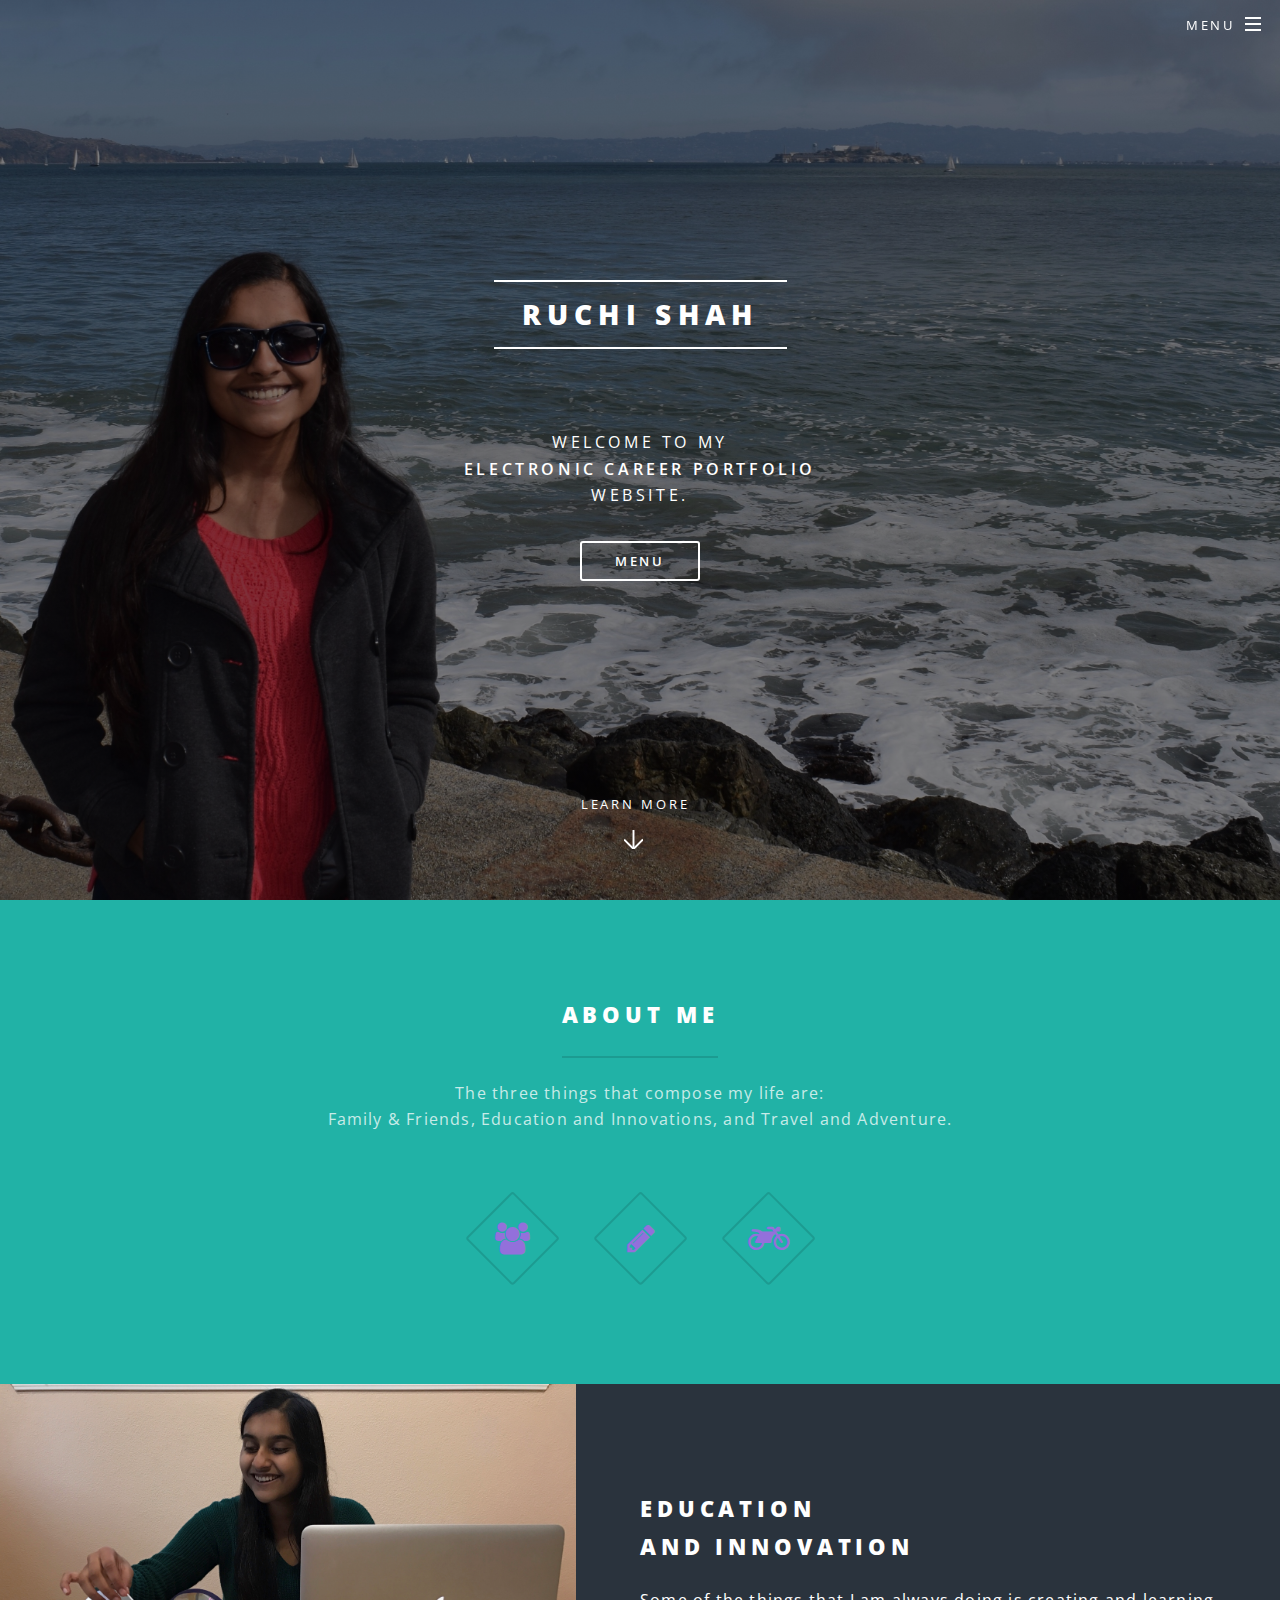
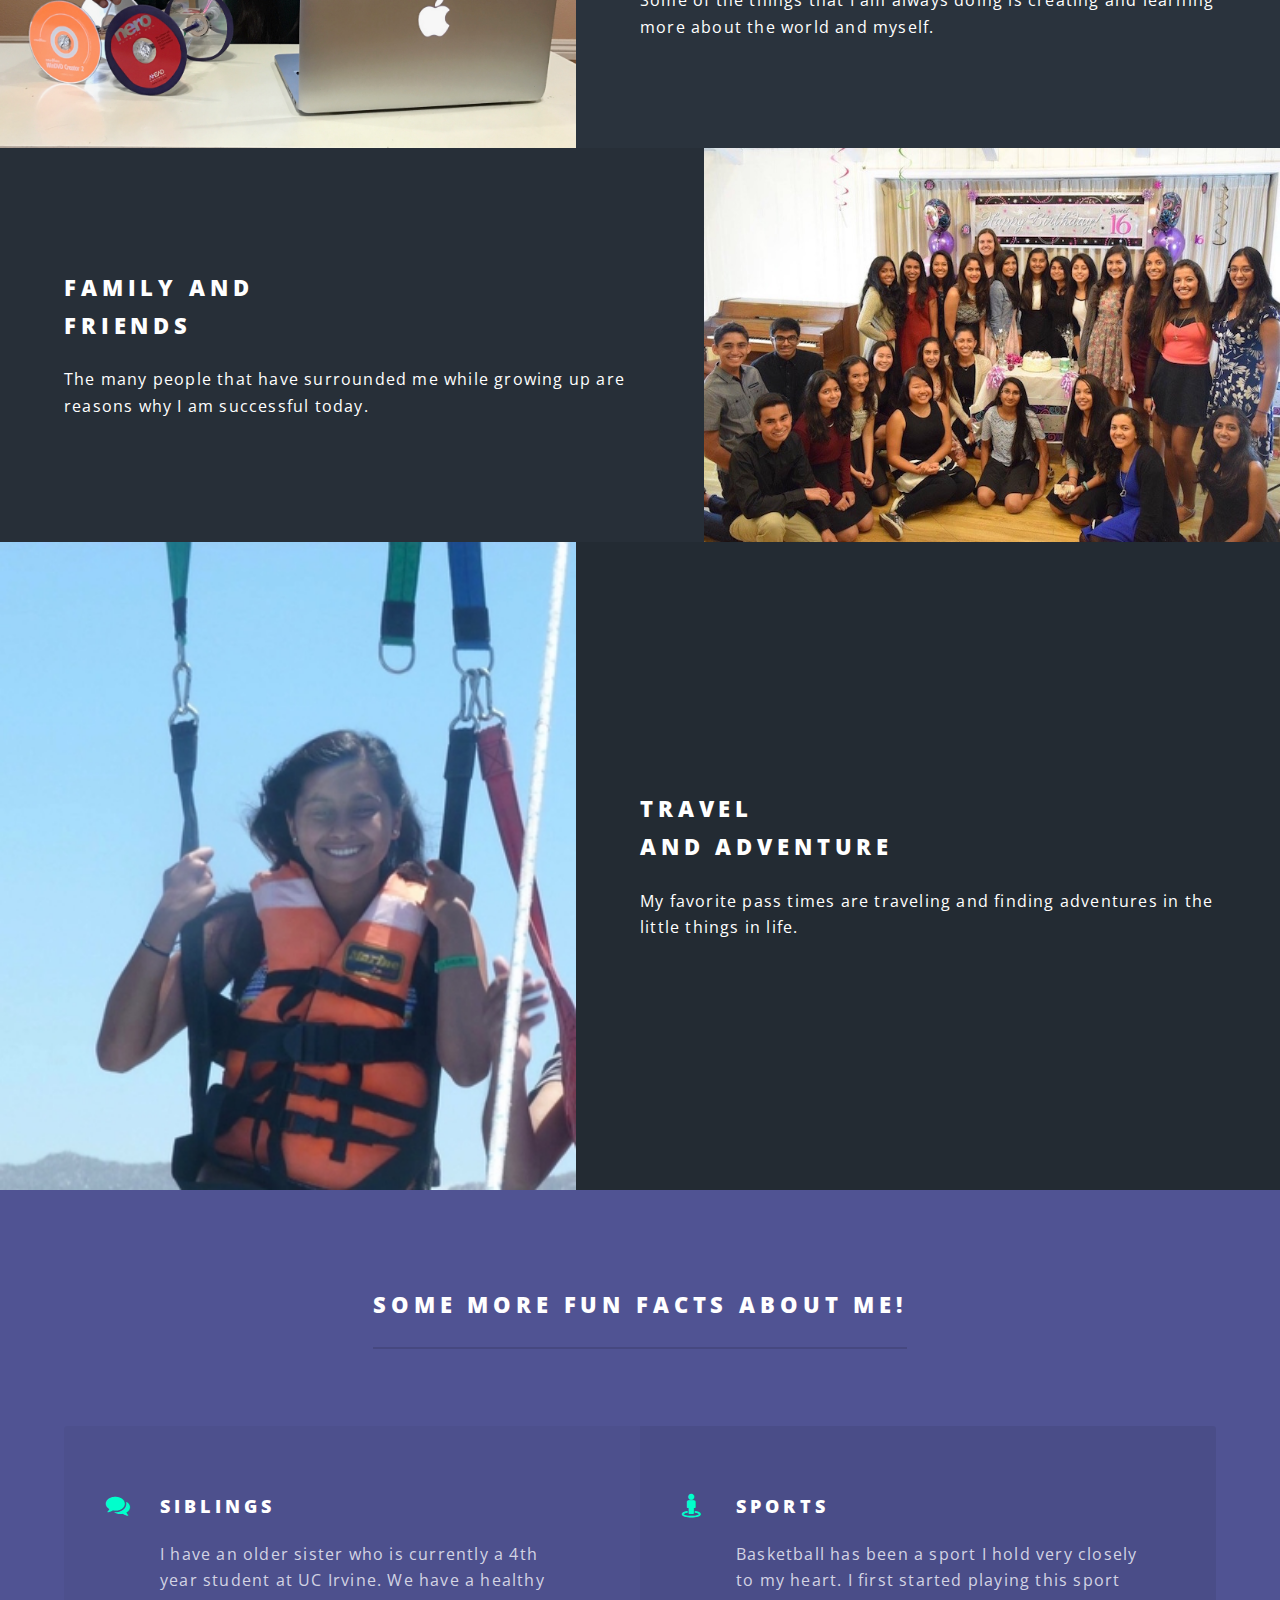
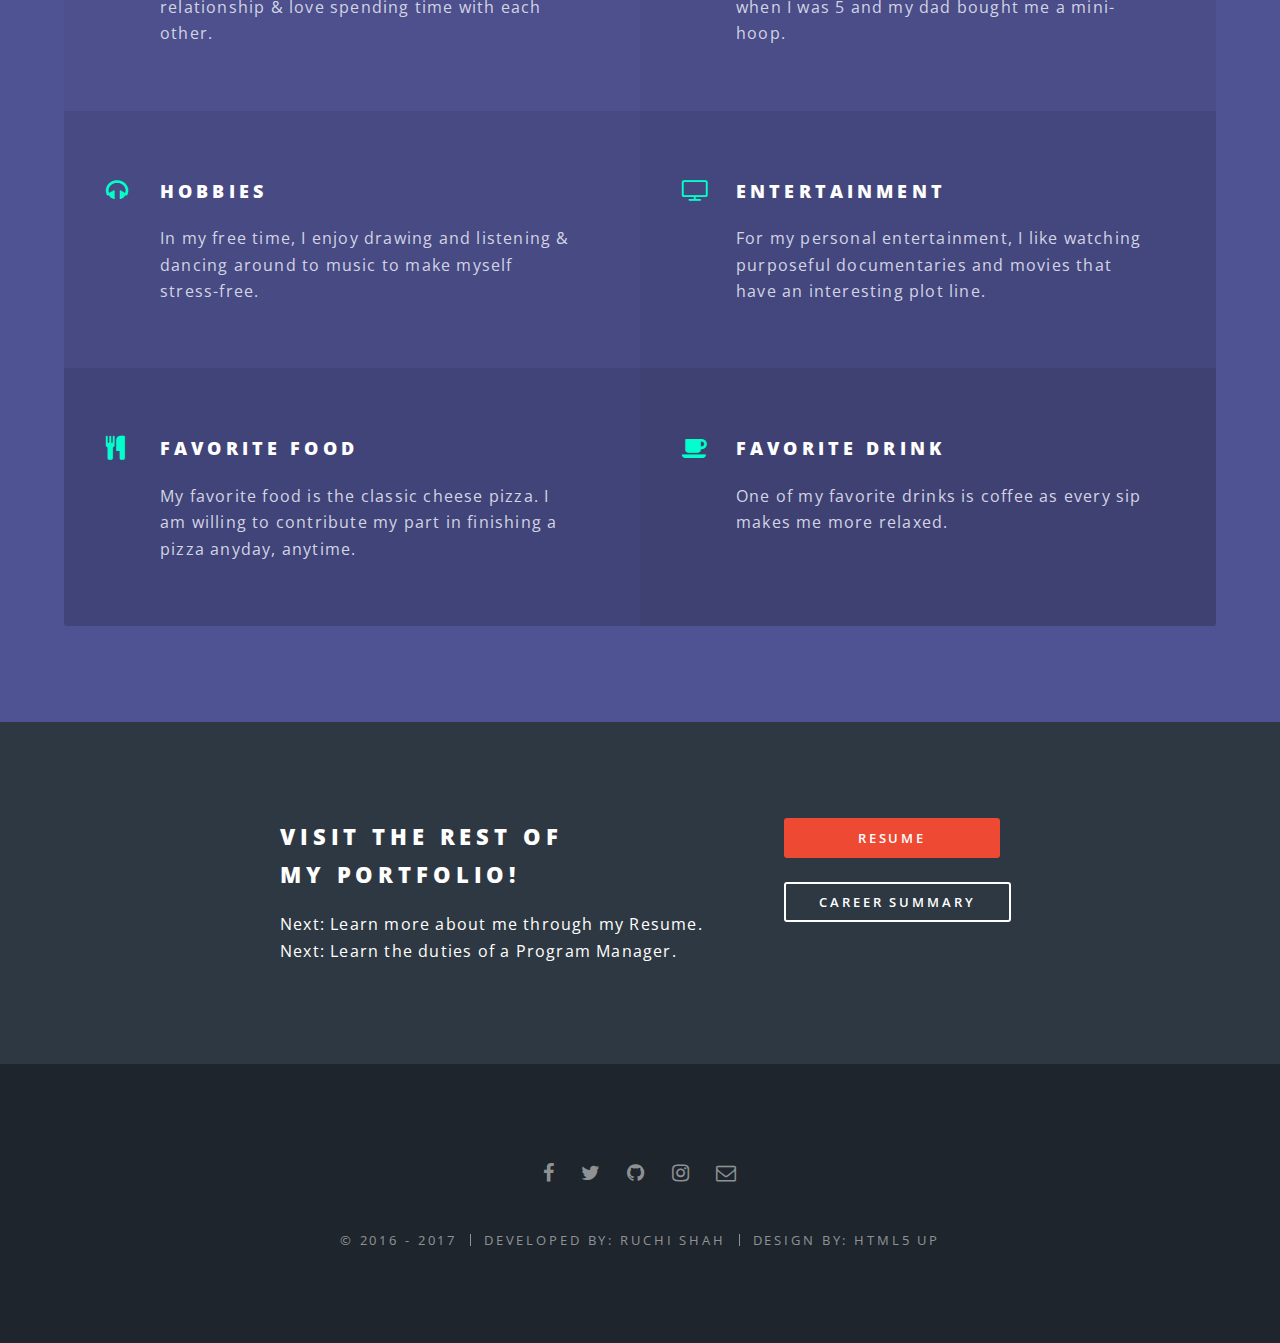
==== index.html @ 28536961 "added the logo" ====
<!DOCTYPE HTML>
<!--
	Spectral by HTML5 UP
	html5up.net | @ajlkn
	Free for personal and commercial use under the CCA 3.0 license (html5up.net/license)
-->
<html>
	<head>
		<title>Ruchi Shah</title>
		<link rel="shortcut icon" type="image/x-icon" href="images/logo.jpg" />
		<meta charset="utf-8" />
		<meta name="viewport" content="width=device-width, initial-scale=1" />
		<!--[if lte IE 8]><script src="assets/js/ie/html5shiv.js"></script><![endif]-->
		<link rel="stylesheet" href="assets/css/main.css" />
		<!--[if lte IE 8]><link rel="stylesheet" href="assets/css/ie8.css" /><![endif]-->
		<!--[if lte IE 9]><link rel="stylesheet" href="assets/css/ie9.css" /><![endif]-->
	</head>
	<body class="landing">

		<!-- Page Wrapper -->
			<div id="page-wrapper">

				<!-- Header -->
					<header id="header" class="alt">
						<h1><a href="index.html">Ruchi Shah</a></h1>
						<nav id="nav">
							<ul>
								<li class="special">
									<a href="#menu" class="menuToggle"><span>Menu</span></a>
									<div id="menu">
										<ul>
											<li><a href="index.html">Home</a></li>
											<li><a href="resume.html">Resume</a></li>
											<li><a href="careersummary.html">Career Summary</a></li>
											<li><a href="careereducation.html">Career-Related Education</a></li>
											<li><a href="educationalenhancement.html">Educational Enhancement</a></li>
											<li><a href="specialskills.html">Special Skills</a></li>
											<li><a href="sources.html">Sources</a></li>
											<li><a href="contact.html">Contact</a></li>


										</ul>
									</div>
								</li>
							</ul>
						</nav>
					</header>

				<!-- Banner -->
					<section id="banner">
						<div class="inner">
							<h2>Ruchi Shah</h2>
							<p> <br></br>Welcome to my<br>
							<b>Electronic Career Portfolio</b></br>
							website.</p>
						
							<ul class="actions">
								<li><a href="#menu" class="button">Menu</a></li>
							</ul>
						

						</div>
						<a href="#one" class="more scrolly">Learn More</a>
					</section>

				<!-- One -->
					<section id="one" class="wrapper style1 special">
						<div class="inner">
							<header class="major">
								<h2>About Me</h2>
								<p>The three things that compose my life are:<br />
								Family & Friends, Education and Innovations, and Travel and Adventure.</p>
							</header>
							<ul class="icons major">
								<li><span class="icon fa-users major style1"><span class="label">Lorem</span></span></li>
								<li><span class="icon fa-pencil major style2"><span class="label">Ipsum</span></span></li>
								<li><span class="icon fa-motorcycle major style3"><span class="label">Dolor</span></span></li>
							</ul>
						</div>
					</section>

				<!-- Two -->
					<section id="two" class="wrapper alt style2">

<!-- RESUME 
					<center><iframe src="https://resume.creddle.io/embed/c6euuqr9mpc"
  width="850" height="1100" seamless></iframe> </center>
  -->

					

						<section class="spotlight">
							<div class="image"><img src="images/education.jpeg" alt="" /></div><div class="content">

							<h2>Education<br />
								and Innovation</h2>
								<p>Some of the things that I am always doing is creating and learning more about the world and myself.</p>
						
							</div>
						</section>
						<section class="spotlight">
							<div class="image"><img src="images/famfriends.jpg" alt="" /></div><div class="content">
								<h2> <font color="white">Family and<br />
								Friends</font></h2>
								<p>The many people that have surrounded me while growing up are reasons why I am successful today.</p>
							</div>
						</section>
						<section class="spotlight">
							<div class="image"><img src="images/adventure.jpg" alt="" /></div><div class="content">
								<h2>Travel<br />
								and Adventure</h2>
								<p>My favorite pass times are traveling and finding adventures in the little things in life.</p>
							</div>
						</section>
						
					</section>
					

				<!-- Three -->
					<section id="three" class="wrapper style3 special">
						<div class="inner">
							<header class="major">
								<h2>Some more Fun Facts about me!</h2>
								<p></p>
							</header>
							<ul class="features">
								<li class="icon fa-comments">
									<h3>Siblings</h3>
									<p>I have an older sister who is currently a 4th year student at UC Irvine. We have a healthy relationship & love spending time with each other. </p>
								</li>
								<li class="icon fa-street-view">
									<h3>Sports</h3>
									<p>Basketball has been a sport I hold very closely to my heart. I first started playing this sport when I was 5 and my dad bought me a mini-hoop.</p>
								</li>
								<li class="icon fa-headphones">
									<h3>Hobbies</h3>
									<p>In my free time, I enjoy drawing and listening & dancing around to music to make myself stress-free.</p>
								</li>
								<li class="icon fa-tv">
									<h3>Entertainment</h3>
									<p>For my personal entertainment, I like watching purposeful documentaries and movies that have an interesting plot line.</p>
								</li>
								
								<li class="icon fa-cutlery">
									<h3>Favorite Food</h3>
									<p>My favorite food is the classic cheese pizza. I am willing to contribute my part in finishing a pizza anyday, anytime.</p>
								</li>
								<li class="icon fa-coffee">
									<h3>Favorite Drink</h3>
									<p>One of my favorite drinks is coffee as every sip makes me more relaxed.</p>
								</li>
							</ul>
						</div>
					</section>

				<!-- CTA -->
					<section id="cta" class="wrapper style4">
						<div class="inner">
							<header>
								<h2>Visit the rest of </br> my Portfolio!</h2>
								<p>Next: Learn more about me through my Resume. </br> Next: Learn the duties of a Program Manager.</p>
							</header>
							<ul class="actions vertical">
								
								<li><a href="resume.html" class="button fit special">Resume</a></li>
								<li><a href="careersummary.html" class="button">Career Summary</a></li>
							</ul>
						</div>
					</section>

				<!-- Footer -->
					<footer id="footer">
						<ul class="icons">
						<li><a href="https://www.facebook.com/ruchi.shah.1297943" target="_blank" class="icon fa-facebook"><span class="label">Facebook</span></a></li>
							<li><a href="https://twitter.com/ruchiishahh" target="_blank" class="icon fa-twitter"><span class="label">Twitter</span></a></li>
							<li> <a href="https://github.com/ruchiishahh" target="_blank" class="icon fa-github"><span class="label">Github</span></a></li>							
							<li><a href="https://www.instagram.com/ruchiishahh/" target="_blank" class="icon fa-instagram"><span class="label">Instagram</span></a></li>
							<li><a href="mailto:to.ruchi08@gmail.com" target="_blank" class="icon fa-envelope-o"><span class="label">Email</span></a></li>
						</ul>
						<ul class="copyright">
							<li>&copy; 2016 - 2017</li><li>Developed By: Ruchi Shah</li><li>Design By: HTML5 UP</li>
						</ul>
					</footer>

			</div>

		<!-- Scripts -->
			<script src="assets/js/jquery.min.js"></script>
			<script src="assets/js/jquery.scrollex.min.js"></script>
			<script src="assets/js/jquery.scrolly.min.js"></script>
			<script src="assets/js/skel.min.js"></script>
			<script src="assets/js/util.js"></script>
			<!--[if lte IE 8]><script src="assets/js/ie/respond.min.js"></script><![endif]-->
			<script src="assets/js/main.js"></script>

	</body>
</html>
---- assets/css/main.css ----
@import url(font-awesome.min.css);
@import url("https://fonts.googleapis.com/css?family=Open+Sans:400,400italic,600,600italic,800,800italic");

/*
	Spectral by HTML5 UP
	html5up.net | @ajlkn
	Free for personal and commercial use under the CCA 3.0 license (html5up.net/license)
*/

/* Reset */

	html, body, div, span, applet, object, iframe, h1, h2, h3, h4, h5, h6, p, blockquote, pre, a, abbr, acronym, address, big, cite, code, del, dfn, em, img, ins, kbd, q, s, samp, small, strike, strong, sub, sup, tt, var, b, u, i, center, dl, dt, dd, ol, ul, li, fieldset, form, label, legend, table, caption, tbody, tfoot, thead, tr, th, td, article, aside, canvas, details, embed, figure, figcaption, footer, header, hgroup, menu, nav, output, ruby, section, summary, time, mark, audio, video {
		margin: 0;
		padding: 0;
		border: 0;
		font-size: 100%;
		font: inherit;
		vertical-align: baseline;
	}

	article, aside, details, figcaption, figure, footer, header, hgroup, menu, nav, section {
		display: block;
	}

	body {
		line-height: 1;
	}

	ol, ul {
		list-style: none;
	}

	blockquote, q {
		quotes: none;
	}

	blockquote:before, blockquote:after, q:before, q:after {
		content: '';
		content: none;
	}

	table {
		border-collapse: collapse;
		border-spacing: 0;
	}

	body {
		-webkit-text-size-adjust: none;
	}

/* Box Model */

	*, *:before, *:after {
		-moz-box-sizing: border-box;
		-webkit-box-sizing: border-box;
		box-sizing: border-box;
	}

/* Grid */

	.row {
		border-bottom: solid 1px transparent;
		-moz-box-sizing: border-box;
		-webkit-box-sizing: border-box;
		box-sizing: border-box;
	}

	.row > * {
		float: left;
		-moz-box-sizing: border-box;
		-webkit-box-sizing: border-box;
		box-sizing: border-box;
	}

	.row:after, .row:before {
		content: '';
		display: block;
		clear: both;
		height: 0;
	}

	.row.uniform > * > :first-child {
		margin-top: 0;
	}

	.row.uniform > * > :last-child {
		margin-bottom: 0;
	}

	.row.\30 \25 > * {
		padding: 0 0 0 0em;
	}

	.row.\30 \25 {
		margin: 0 0 -1px 0em;
	}

	.row.uniform.\30 \25 > * {
		padding: 0em 0 0 0em;
	}

	.row.uniform.\30 \25 {
		margin: 0em 0 -1px 0em;
	}

	.row > * {
		padding: 0 0 0 1.5em;
	}

	.row {
		margin: 0 0 -1px -1.5em;
	}

	.row.uniform > * {
		padding: 1.5em 0 0 1.5em;
	}

	.row.uniform {
		margin: -1.5em 0 -1px -1.5em;
	}

	.row.\32 00\25 > * {
		padding: 0 0 0 3em;
	}

	.row.\32 00\25 {
		margin: 0 0 -1px -3em;
	}

	.row.uniform.\32 00\25 > * {
		padding: 3em 0 0 3em;
	}

	.row.uniform.\32 00\25 {
		margin: -3em 0 -1px -3em;
	}

	.row.\31 50\25 > * {
		padding: 0 0 0 2.25em;
	}

	.row.\31 50\25 {
		margin: 0 0 -1px -2.25em;
	}

	.row.uniform.\31 50\25 > * {
		padding: 2.25em 0 0 2.25em;
	}

	.row.uniform.\31 50\25 {
		margin: -2.25em 0 -1px -2.25em;
	}

	.row.\35 0\25 > * {
		padding: 0 0 0 0.75em;
	}

	.row.\35 0\25 {
		margin: 0 0 -1px -0.75em;
	}

	.row.uniform.\35 0\25 > * {
		padding: 0.75em 0 0 0.75em;
	}

	.row.uniform.\35 0\25 {
		margin: -0.75em 0 -1px -0.75em;
	}

	.row.\32 5\25 > * {
		padding: 0 0 0 0.375em;
	}

	.row.\32 5\25 {
		margin: 0 0 -1px -0.375em;
	}

	.row.uniform.\32 5\25 > * {
		padding: 0.375em 0 0 0.375em;
	}

	.row.uniform.\32 5\25 {
		margin: -0.375em 0 -1px -0.375em;
	}

	.\31 2u, .\31 2u\24 {
		width: 100%;
		clear: none;
		margin-left: 0;
	}

	.\31 1u, .\31 1u\24 {
		width: 91.6666666667%;
		clear: none;
		margin-left: 0;
	}

	.\31 0u, .\31 0u\24 {
		width: 83.3333333333%;
		clear: none;
		margin-left: 0;
	}

	.\39 u, .\39 u\24 {
		width: 75%;
		clear: none;
		margin-left: 0;
	}

	.\38 u, .\38 u\24 {
		width: 66.6666666667%;
		clear: none;
		margin-left: 0;
	}

	.\37 u, .\37 u\24 {
		width: 58.3333333333%;
		clear: none;
		margin-left: 0;
	}

	.\36 u, .\36 u\24 {
		width: 50%;
		clear: none;
		margin-left: 0;
	}

	.\35 u, .\35 u\24 {
		width: 41.6666666667%;
		clear: none;
		margin-left: 0;
	}

	.\34 u, .\34 u\24 {
		width: 33.3333333333%;
		clear: none;
		margin-left: 0;
	}

	.\33 u, .\33 u\24 {
		width: 25%;
		clear: none;
		margin-left: 0;
	}

	.\32 u, .\32 u\24 {
		width: 16.6666666667%;
		clear: none;
		margin-left: 0;
	}

	.\31 u, .\31 u\24 {
		width: 8.3333333333%;
		clear: none;
		margin-left: 0;
	}

	.\31 2u\24 + *,
	.\31 1u\24 + *,
	.\31 0u\24 + *,
	.\39 u\24 + *,
	.\38 u\24 + *,
	.\37 u\24 + *,
	.\36 u\24 + *,
	.\35 u\24 + *,
	.\34 u\24 + *,
	.\33 u\24 + *,
	.\32 u\24 + *,
	.\31 u\24 + * {
		clear: left;
	}

	.\-11u {
		margin-left: 91.66667%;
	}

	.\-10u {
		margin-left: 83.33333%;
	}

	.\-9u {
		margin-left: 75%;
	}

	.\-8u {
		margin-left: 66.66667%;
	}

	.\-7u {
		margin-left: 58.33333%;
	}

	.\-6u {
		margin-left: 50%;
	}

	.\-5u {
		margin-left: 41.66667%;
	}

	.\-4u {
		margin-left: 33.33333%;
	}

	.\-3u {
		margin-left: 25%;
	}

	.\-2u {
		margin-left: 16.66667%;
	}

	.\-1u {
		margin-left: 8.33333%;
	}

	@media screen and (max-width: 1680px) {

		.row > * {
			padding: 0 0 0 1.5em;
		}

		.row {
			margin: 0 0 -1px -1.5em;
		}

		.row.uniform > * {
			padding: 1.5em 0 0 1.5em;
		}

		.row.uniform {
			margin: -1.5em 0 -1px -1.5em;
		}

		.row.\32 00\25 > * {
			padding: 0 0 0 3em;
		}

		.row.\32 00\25 {
			margin: 0 0 -1px -3em;
		}

		.row.uniform.\32 00\25 > * {
			padding: 3em 0 0 3em;
		}

		.row.uniform.\32 00\25 {
			margin: -3em 0 -1px -3em;
		}

		.row.\31 50\25 > * {
			padding: 0 0 0 2.25em;
		}

		.row.\31 50\25 {
			margin: 0 0 -1px -2.25em;
		}

		.row.uniform.\31 50\25 > * {
			padding: 2.25em 0 0 2.25em;
		}

		.row.uniform.\31 50\25 {
			margin: -2.25em 0 -1px -2.25em;
		}

		.row.\35 0\25 > * {
			padding: 0 0 0 0.75em;
		}

		.row.\35 0\25 {
			margin: 0 0 -1px -0.75em;
		}

		.row.uniform.\35 0\25 > * {
			padding: 0.75em 0 0 0.75em;
		}

		.row.uniform.\35 0\25 {
			margin: -0.75em 0 -1px -0.75em;
		}

		.row.\32 5\25 > * {
			padding: 0 0 0 0.375em;
		}

		.row.\32 5\25 {
			margin: 0 0 -1px -0.375em;
		}

		.row.uniform.\32 5\25 > * {
			padding: 0.375em 0 0 0.375em;
		}

		.row.uniform.\32 5\25 {
			margin: -0.375em 0 -1px -0.375em;
		}

		.\31 2u\28xlarge\29, .\31 2u\24\28xlarge\29 {
			width: 100%;
			clear: none;
			margin-left: 0;
		}

		.\31 1u\28xlarge\29, .\31 1u\24\28xlarge\29 {
			width: 91.6666666667%;
			clear: none;
			margin-left: 0;
		}

		.\31 0u\28xlarge\29, .\31 0u\24\28xlarge\29 {
			width: 83.3333333333%;
			clear: none;
			margin-left: 0;
		}

		.\39 u\28xlarge\29, .\39 u\24\28xlarge\29 {
			width: 75%;
			clear: none;
			margin-left: 0;
		}

		.\38 u\28xlarge\29, .\38 u\24\28xlarge\29 {
			width: 66.6666666667%;
			clear: none;
			margin-left: 0;
		}

		.\37 u\28xlarge\29, .\37 u\24\28xlarge\29 {
			width: 58.3333333333%;
			clear: none;
			margin-left: 0;
		}

		.\36 u\28xlarge\29, .\36 u\24\28xlarge\29 {
			width: 50%;
			clear: none;
			margin-left: 0;
		}

		.\35 u\28xlarge\29, .\35 u\24\28xlarge\29 {
			width: 41.6666666667%;
			clear: none;
			margin-left: 0;
		}

		.\34 u\28xlarge\29, .\34 u\24\28xlarge\29 {
			width: 33.3333333333%;
			clear: none;
			margin-left: 0;
		}

		.\33 u\28xlarge\29, .\33 u\24\28xlarge\29 {
			width: 25%;
			clear: none;
			margin-left: 0;
		}

		.\32 u\28xlarge\29, .\32 u\24\28xlarge\29 {
			width: 16.6666666667%;
			clear: none;
			margin-left: 0;
		}

		.\31 u\28xlarge\29, .\31 u\24\28xlarge\29 {
			width: 8.3333333333%;
			clear: none;
			margin-left: 0;
		}

		.\31 2u\24\28xlarge\29 + *,
		.\31 1u\24\28xlarge\29 + *,
		.\31 0u\24\28xlarge\29 + *,
		.\39 u\24\28xlarge\29 + *,
		.\38 u\24\28xlarge\29 + *,
		.\37 u\24\28xlarge\29 + *,
		.\36 u\24\28xlarge\29 + *,
		.\35 u\24\28xlarge\29 + *,
		.\34 u\24\28xlarge\29 + *,
		.\33 u\24\28xlarge\29 + *,
		.\32 u\24\28xlarge\29 + *,
		.\31 u\24\28xlarge\29 + * {
			clear: left;
		}

		.\-11u\28xlarge\29 {
			margin-left: 91.66667%;
		}

		.\-10u\28xlarge\29 {
			margin-left: 83.33333%;
		}

		.\-9u\28xlarge\29 {
			margin-left: 75%;
		}

		.\-8u\28xlarge\29 {
			margin-left: 66.66667%;
		}

		.\-7u\28xlarge\29 {
			margin-left: 58.33333%;
		}

		.\-6u\28xlarge\29 {
			margin-left: 50%;
		}

		.\-5u\28xlarge\29 {
			margin-left: 41.66667%;
		}

		.\-4u\28xlarge\29 {
			margin-left: 33.33333%;
		}

		.\-3u\28xlarge\29 {
			margin-left: 25%;
		}

		.\-2u\28xlarge\29 {
			margin-left: 16.66667%;
		}

		.\-1u\28xlarge\29 {
			margin-left: 8.33333%;
		}

	}

	@media screen and (max-width: 1280px) {

		.row > * {
			padding: 0 0 0 1.5em;
		}

		.row {
			margin: 0 0 -1px -1.5em;
		}

		.row.uniform > * {
			padding: 1.5em 0 0 1.5em;
		}

		.row.uniform {
			margin: -1.5em 0 -1px -1.5em;
		}

		.row.\32 00\25 > * {
			padding: 0 0 0 3em;
		}

		.row.\32 00\25 {
			margin: 0 0 -1px -3em;
		}

		.row.uniform.\32 00\25 > * {
			padding: 3em 0 0 3em;
		}

		.row.uniform.\32 00\25 {
			margin: -3em 0 -1px -3em;
		}

		.row.\31 50\25 > * {
			padding: 0 0 0 2.25em;
		}

		.row.\31 50\25 {
			margin: 0 0 -1px -2.25em;
		}

		.row.uniform.\31 50\25 > * {
			padding: 2.25em 0 0 2.25em;
		}

		.row.uniform.\31 50\25 {
			margin: -2.25em 0 -1px -2.25em;
		}

		.row.\35 0\25 > * {
			padding: 0 0 0 0.75em;
		}

		.row.\35 0\25 {
			margin: 0 0 -1px -0.75em;
		}

		.row.uniform.\35 0\25 > * {
			padding: 0.75em 0 0 0.75em;
		}

		.row.uniform.\35 0\25 {
			margin: -0.75em 0 -1px -0.75em;
		}

		.row.\32 5\25 > * {
			padding: 0 0 0 0.375em;
		}

		.row.\32 5\25 {
			margin: 0 0 -1px -0.375em;
		}

		.row.uniform.\32 5\25 > * {
			padding: 0.375em 0 0 0.375em;
		}

		.row.uniform.\32 5\25 {
			margin: -0.375em 0 -1px -0.375em;
		}

		.\31 2u\28large\29, .\31 2u\24\28large\29 {
			width: 100%;
			clear: none;
			margin-left: 0;
		}

		.\31 1u\28large\29, .\31 1u\24\28large\29 {
			width: 91.6666666667%;
			clear: none;
			margin-left: 0;
		}

		.\31 0u\28large\29, .\31 0u\24\28large\29 {
			width: 83.3333333333%;
			clear: none;
			margin-left: 0;
		}

		.\39 u\28large\29, .\39 u\24\28large\29 {
			width: 75%;
			clear: none;
			margin-left: 0;
		}

		.\38 u\28large\29, .\38 u\24\28large\29 {
			width: 66.6666666667%;
			clear: none;
			margin-left: 0;
		}

		.\37 u\28large\29, .\37 u\24\28large\29 {
			width: 58.3333333333%;
			clear: none;
			margin-left: 0;
		}

		.\36 u\28large\29, .\36 u\24\28large\29 {
			width: 50%;
			clear: none;
			margin-left: 0;
		}

		.\35 u\28large\29, .\35 u\24\28large\29 {
			width: 41.6666666667%;
			clear: none;
			margin-left: 0;
		}

		.\34 u\28large\29, .\34 u\24\28large\29 {
			width: 33.3333333333%;
			clear: none;
			margin-left: 0;
		}

		.\33 u\28large\29, .\33 u\24\28large\29 {
			width: 25%;
			clear: none;
			margin-left: 0;
		}

		.\32 u\28large\29, .\32 u\24\28large\29 {
			width: 16.6666666667%;
			clear: none;
			margin-left: 0;
		}

		.\31 u\28large\29, .\31 u\24\28large\29 {
			width: 8.3333333333%;
			clear: none;
			margin-left: 0;
		}

		.\31 2u\24\28large\29 + *,
		.\31 1u\24\28large\29 + *,
		.\31 0u\24\28large\29 + *,
		.\39 u\24\28large\29 + *,
		.\38 u\24\28large\29 + *,
		.\37 u\24\28large\29 + *,
		.\36 u\24\28large\29 + *,
		.\35 u\24\28large\29 + *,
		.\34 u\24\28large\29 + *,
		.\33 u\24\28large\29 + *,
		.\32 u\24\28large\29 + *,
		.\31 u\24\28large\29 + * {
			clear: left;
		}

		.\-11u\28large\29 {
			margin-left: 91.66667%;
		}

		.\-10u\28large\29 {
			margin-left: 83.33333%;
		}

		.\-9u\28large\29 {
			margin-left: 75%;
		}

		.\-8u\28large\29 {
			margin-left: 66.66667%;
		}

		.\-7u\28large\29 {
			margin-left: 58.33333%;
		}

		.\-6u\28large\29 {
			margin-left: 50%;
		}

		.\-5u\28large\29 {
			margin-left: 41.66667%;
		}

		.\-4u\28large\29 {
			margin-left: 33.33333%;
		}

		.\-3u\28large\29 {
			margin-left: 25%;
		}

		.\-2u\28large\29 {
			margin-left: 16.66667%;
		}

		.\-1u\28large\29 {
			margin-left: 8.33333%;
		}

	}

	@media screen and (max-width: 980px) {

		.row > * {
			padding: 0 0 0 1.5em;
		}

		.row {
			margin: 0 0 -1px -1.5em;
		}

		.row.uniform > * {
			padding: 1.5em 0 0 1.5em;
		}

		.row.uniform {
			margin: -1.5em 0 -1px -1.5em;
		}

		.row.\32 00\25 > * {
			padding: 0 0 0 3em;
		}

		.row.\32 00\25 {
			margin: 0 0 -1px -3em;
		}

		.row.uniform.\32 00\25 > * {
			padding: 3em 0 0 3em;
		}

		.row.uniform.\32 00\25 {
			margin: -3em 0 -1px -3em;
		}

		.row.\31 50\25 > * {
			padding: 0 0 0 2.25em;
		}

		.row.\31 50\25 {
			margin: 0 0 -1px -2.25em;
		}

		.row.uniform.\31 50\25 > * {
			padding: 2.25em 0 0 2.25em;
		}

		.row.uniform.\31 50\25 {
			margin: -2.25em 0 -1px -2.25em;
		}

		.row.\35 0\25 > * {
			padding: 0 0 0 0.75em;
		}

		.row.\35 0\25 {
			margin: 0 0 -1px -0.75em;
		}

		.row.uniform.\35 0\25 > * {
			padding: 0.75em 0 0 0.75em;
		}

		.row.uniform.\35 0\25 {
			margin: -0.75em 0 -1px -0.75em;
		}

		.row.\32 5\25 > * {
			padding: 0 0 0 0.375em;
		}

		.row.\32 5\25 {
			margin: 0 0 -1px -0.375em;
		}

		.row.uniform.\32 5\25 > * {
			padding: 0.375em 0 0 0.375em;
		}

		.row.uniform.\32 5\25 {
			margin: -0.375em 0 -1px -0.375em;
		}

		.\31 2u\28medium\29, .\31 2u\24\28medium\29 {
			width: 100%;
			clear: none;
			margin-left: 0;
		}

		.\31 1u\28medium\29, .\31 1u\24\28medium\29 {
			width: 91.6666666667%;
			clear: none;
			margin-left: 0;
		}

		.\31 0u\28medium\29, .\31 0u\24\28medium\29 {
			width: 83.3333333333%;
			clear: none;
			margin-left: 0;
		}

		.\39 u\28medium\29, .\39 u\24\28medium\29 {
			width: 75%;
			clear: none;
			margin-left: 0;
		}

		.\38 u\28medium\29, .\38 u\24\28medium\29 {
			width: 66.6666666667%;
			clear: none;
			margin-left: 0;
		}

		.\37 u\28medium\29, .\37 u\24\28medium\29 {
			width: 58.3333333333%;
			clear: none;
			margin-left: 0;
		}

		.\36 u\28medium\29, .\36 u\24\28medium\29 {
			width: 50%;
			clear: none;
			margin-left: 0;
		}

		.\35 u\28medium\29, .\35 u\24\28medium\29 {
			width: 41.6666666667%;
			clear: none;
			margin-left: 0;
		}

		.\34 u\28medium\29, .\34 u\24\28medium\29 {
			width: 33.3333333333%;
			clear: none;
			margin-left: 0;
		}

		.\33 u\28medium\29, .\33 u\24\28medium\29 {
			width: 25%;
			clear: none;
			margin-left: 0;
		}

		.\32 u\28medium\29, .\32 u\24\28medium\29 {
			width: 16.6666666667%;
			clear: none;
			margin-left: 0;
		}

		.\31 u\28medium\29, .\31 u\24\28medium\29 {
			width: 8.3333333333%;
			clear: none;
			margin-left: 0;
		}

		.\31 2u\24\28medium\29 + *,
		.\31 1u\24\28medium\29 + *,
		.\31 0u\24\28medium\29 + *,
		.\39 u\24\28medium\29 + *,
		.\38 u\24\28medium\29 + *,
		.\37 u\24\28medium\29 + *,
		.\36 u\24\28medium\29 + *,
		.\35 u\24\28medium\29 + *,
		.\34 u\24\28medium\29 + *,
		.\33 u\24\28medium\29 + *,
		.\32 u\24\28medium\29 + *,
		.\31 u\24\28medium\29 + * {
			clear: left;
		}

		.\-11u\28medium\29 {
			margin-left: 91.66667%;
		}

		.\-10u\28medium\29 {
			margin-left: 83.33333%;
		}

		.\-9u\28medium\29 {
			margin-left: 75%;
		}

		.\-8u\28medium\29 {
			margin-left: 66.66667%;
		}

		.\-7u\28medium\29 {
			margin-left: 58.33333%;
		}

		.\-6u\28medium\29 {
			margin-left: 50%;
		}

		.\-5u\28medium\29 {
			margin-left: 41.66667%;
		}

		.\-4u\28medium\29 {
			margin-left: 33.33333%;
		}

		.\-3u\28medium\29 {
			margin-left: 25%;
		}

		.\-2u\28medium\29 {
			margin-left: 16.66667%;
		}

		.\-1u\28medium\29 {
			margin-left: 8.33333%;
		}

	}

	@media screen and (max-width: 736px) {

		.row > * {
			padding: 0 0 0 1.5em;
		}

		.row {
			margin: 0 0 -1px -1.5em;
		}

		.row.uniform > * {
			padding: 1.5em 0 0 1.5em;
		}

		.row.uniform {
			margin: -1.5em 0 -1px -1.5em;
		}

		.row.\32 00\25 > * {
			padding: 0 0 0 3em;
		}

		.row.\32 00\25 {
			margin: 0 0 -1px -3em;
		}

		.row.uniform.\32 00\25 > * {
			padding: 3em 0 0 3em;
		}

		.row.uniform.\32 00\25 {
			margin: -3em 0 -1px -3em;
		}

		.row.\31 50\25 > * {
			padding: 0 0 0 2.25em;
		}

		.row.\31 50\25 {
			margin: 0 0 -1px -2.25em;
		}

		.row.uniform.\31 50\25 > * {
			padding: 2.25em 0 0 2.25em;
		}

		.row.uniform.\31 50\25 {
			margin: -2.25em 0 -1px -2.25em;
		}

		.row.\35 0\25 > * {
			padding: 0 0 0 0.75em;
		}

		.row.\35 0\25 {
			margin: 0 0 -1px -0.75em;
		}

		.row.uniform.\35 0\25 > * {
			padding: 0.75em 0 0 0.75em;
		}

		.row.uniform.\35 0\25 {
			margin: -0.75em 0 -1px -0.75em;
		}

		.row.\32 5\25 > * {
			padding: 0 0 0 0.375em;
		}

		.row.\32 5\25 {
			margin: 0 0 -1px -0.375em;
		}

		.row.uniform.\32 5\25 > * {
			padding: 0.375em 0 0 0.375em;
		}

		.row.uniform.\32 5\25 {
			margin: -0.375em 0 -1px -0.375em;
		}

		.\31 2u\28small\29, .\31 2u\24\28small\29 {
			width: 100%;
			clear: none;
			margin-left: 0;
		}

		.\31 1u\28small\29, .\31 1u\24\28small\29 {
			width: 91.6666666667%;
			clear: none;
			margin-left: 0;
		}

		.\31 0u\28small\29, .\31 0u\24\28small\29 {
			width: 83.3333333333%;
			clear: none;
			margin-left: 0;
		}

		.\39 u\28small\29, .\39 u\24\28small\29 {
			width: 75%;
			clear: none;
			margin-left: 0;
		}

		.\38 u\28small\29, .\38 u\24\28small\29 {
			width: 66.6666666667%;
			clear: none;
			margin-left: 0;
		}

		.\37 u\28small\29, .\37 u\24\28small\29 {
			width: 58.3333333333%;
			clear: none;
			margin-left: 0;
		}

		.\36 u\28small\29, .\36 u\24\28small\29 {
			width: 50%;
			clear: none;
			margin-left: 0;
		}

		.\35 u\28small\29, .\35 u\24\28small\29 {
			width: 41.6666666667%;
			clear: none;
			margin-left: 0;
		}

		.\34 u\28small\29, .\34 u\24\28small\29 {
			width: 33.3333333333%;
			clear: none;
			margin-left: 0;
		}

		.\33 u\28small\29, .\33 u\24\28small\29 {
			width: 25%;
			clear: none;
			margin-left: 0;
		}

		.\32 u\28small\29, .\32 u\24\28small\29 {
			width: 16.6666666667%;
			clear: none;
			margin-left: 0;
		}

		.\31 u\28small\29, .\31 u\24\28small\29 {
			width: 8.3333333333%;
			clear: none;
			margin-left: 0;
		}

		.\31 2u\24\28small\29 + *,
		.\31 1u\24\28small\29 + *,
		.\31 0u\24\28small\29 + *,
		.\39 u\24\28small\29 + *,
		.\38 u\24\28small\29 + *,
		.\37 u\24\28small\29 + *,
		.\36 u\24\28small\29 + *,
		.\35 u\24\28small\29 + *,
		.\34 u\24\28small\29 + *,
		.\33 u\24\28small\29 + *,
		.\32 u\24\28small\29 + *,
		.\31 u\24\28small\29 + * {
			clear: left;
		}

		.\-11u\28small\29 {
			margin-left: 91.66667%;
		}

		.\-10u\28small\29 {
			margin-left: 83.33333%;
		}

		.\-9u\28small\29 {
			margin-left: 75%;
		}

		.\-8u\28small\29 {
			margin-left: 66.66667%;
		}

		.\-7u\28small\29 {
			margin-left: 58.33333%;
		}

		.\-6u\28small\29 {
			margin-left: 50%;
		}

		.\-5u\28small\29 {
			margin-left: 41.66667%;
		}

		.\-4u\28small\29 {
			margin-left: 33.33333%;
		}

		.\-3u\28small\29 {
			margin-left: 25%;
		}

		.\-2u\28small\29 {
			margin-left: 16.66667%;
		}

		.\-1u\28small\29 {
			margin-left: 8.33333%;
		}

	}

	@media screen and (max-width: 480px) {

		.row > * {
			padding: 0 0 0 1.5em;
		}

		.row {
			margin: 0 0 -1px -1.5em;
		}

		.row.uniform > * {
			padding: 1.5em 0 0 1.5em;
		}

		.row.uniform {
			margin: -1.5em 0 -1px -1.5em;
		}

		.row.\32 00\25 > * {
			padding: 0 0 0 3em;
		}

		.row.\32 00\25 {
			margin: 0 0 -1px -3em;
		}

		.row.uniform.\32 00\25 > * {
			padding: 3em 0 0 3em;
		}

		.row.uniform.\32 00\25 {
			margin: -3em 0 -1px -3em;
		}

		.row.\31 50\25 > * {
			padding: 0 0 0 2.25em;
		}

		.row.\31 50\25 {
			margin: 0 0 -1px -2.25em;
		}

		.row.uniform.\31 50\25 > * {
			padding: 2.25em 0 0 2.25em;
		}

		.row.uniform.\31 50\25 {
			margin: -2.25em 0 -1px -2.25em;
		}

		.row.\35 0\25 > * {
			padding: 0 0 0 0.75em;
		}

		.row.\35 0\25 {
			margin: 0 0 -1px -0.75em;
		}

		.row.uniform.\35 0\25 > * {
			padding: 0.75em 0 0 0.75em;
		}

		.row.uniform.\35 0\25 {
			margin: -0.75em 0 -1px -0.75em;
		}

		.row.\32 5\25 > * {
			padding: 0 0 0 0.375em;
		}

		.row.\32 5\25 {
			margin: 0 0 -1px -0.375em;
		}

		.row.uniform.\32 5\25 > * {
			padding: 0.375em 0 0 0.375em;
		}

		.row.uniform.\32 5\25 {
			margin: -0.375em 0 -1px -0.375em;
		}

		.\31 2u\28xsmall\29, .\31 2u\24\28xsmall\29 {
			width: 100%;
			clear: none;
			margin-left: 0;
		}

		.\31 1u\28xsmall\29, .\31 1u\24\28xsmall\29 {
			width: 91.6666666667%;
			clear: none;
			margin-left: 0;
		}

		.\31 0u\28xsmall\29, .\31 0u\24\28xsmall\29 {
			width: 83.3333333333%;
			clear: none;
			margin-left: 0;
		}

		.\39 u\28xsmall\29, .\39 u\24\28xsmall\29 {
			width: 75%;
			clear: none;
			margin-left: 0;
		}

		.\38 u\28xsmall\29, .\38 u\24\28xsmall\29 {
			width: 66.6666666667%;
			clear: none;
			margin-left: 0;
		}

		.\37 u\28xsmall\29, .\37 u\24\28xsmall\29 {
			width: 58.3333333333%;
			clear: none;
			margin-left: 0;
		}

		.\36 u\28xsmall\29, .\36 u\24\28xsmall\29 {
			width: 50%;
			clear: none;
			margin-left: 0;
		}

		.\35 u\28xsmall\29, .\35 u\24\28xsmall\29 {
			width: 41.6666666667%;
			clear: none;
			margin-left: 0;
		}

		.\34 u\28xsmall\29, .\34 u\24\28xsmall\29 {
			width: 33.3333333333%;
			clear: none;
			margin-left: 0;
		}

		.\33 u\28xsmall\29, .\33 u\24\28xsmall\29 {
			width: 25%;
			clear: none;
			margin-left: 0;
		}

		.\32 u\28xsmall\29, .\32 u\24\28xsmall\29 {
			width: 16.6666666667%;
			clear: none;
			margin-left: 0;
		}

		.\31 u\28xsmall\29, .\31 u\24\28xsmall\29 {
			width: 8.3333333333%;
			clear: none;
			margin-left: 0;
		}

		.\31 2u\24\28xsmall\29 + *,
		.\31 1u\24\28xsmall\29 + *,
		.\31 0u\24\28xsmall\29 + *,
		.\39 u\24\28xsmall\29 + *,
		.\38 u\24\28xsmall\29 + *,
		.\37 u\24\28xsmall\29 + *,
		.\36 u\24\28xsmall\29 + *,
		.\35 u\24\28xsmall\29 + *,
		.\34 u\24\28xsmall\29 + *,
		.\33 u\24\28xsmall\29 + *,
		.\32 u\24\28xsmall\29 + *,
		.\31 u\24\28xsmall\29 + * {
			clear: left;
		}

		.\-11u\28xsmall\29 {
			margin-left: 91.66667%;
		}

		.\-10u\28xsmall\29 {
			margin-left: 83.33333%;
		}

		.\-9u\28xsmall\29 {
			margin-left: 75%;
		}

		.\-8u\28xsmall\29 {
			margin-left: 66.66667%;
		}

		.\-7u\28xsmall\29 {
			margin-left: 58.33333%;
		}

		.\-6u\28xsmall\29 {
			margin-left: 50%;
		}

		.\-5u\28xsmall\29 {
			margin-left: 41.66667%;
		}

		.\-4u\28xsmall\29 {
			margin-left: 33.33333%;
		}

		.\-3u\28xsmall\29 {
			margin-left: 25%;
		}

		.\-2u\28xsmall\29 {
			margin-left: 16.66667%;
		}

		.\-1u\28xsmall\29 {
			margin-left: 8.33333%;
		}

	}

/* Basic */

	@-ms-viewport {
		width: device-width;
	}

	body {
		background: #2e3842;
	}

		body.is-loading *, body.is-loading *:before, body.is-loading *:after {
			-moz-animation: none !important;
			-webkit-animation: none !important;
			-ms-animation: none !important;
			animation: none !important;
			-moz-transition: none !important;
			-webkit-transition: none !important;
			-ms-transition: none !important;
			transition: none !important;
		}

	body, input, select, textarea {
		color: #fff;
		font-family: "Open Sans", Helvetica, sans-serif;
		font-size: 15pt;
		font-weight: 400;
		letter-spacing: 0.075em;
		line-height: 1.65em;
	}

		@media screen and (max-width: 1680px) {

			body, input, select, textarea {
				font-size: 13pt;
			}

		}

		@media screen and (max-width: 1280px) {

			body, input, select, textarea {
				font-size: 12pt;
			}

		}

		@media screen and (max-width: 736px) {

			body, input, select, textarea {
				font-size: 11pt;
				letter-spacing: 0.0375em;
			}

		}

	a {
		-moz-transition: color 0.2s ease, border-bottom-color 0.2s ease;
		-webkit-transition: color 0.2s ease, border-bottom-color 0.2s ease;
		-ms-transition: color 0.2s ease, border-bottom-color 0.2s ease;
		transition: color 0.2s ease, border-bottom-color 0.2s ease;
		border-bottom: dotted 1px;
		color: inherit;
		text-decoration: none;
	}

		a:hover {
			border-bottom-color: transparent;
		}

	strong, b {
		color: #fff;
		font-weight: 600;
	}

	em, i {
		font-style: italic;
	}

	p {
		margin: 0 0 2em 0;
	}

	h1, h2, h3, h4, h5, h6 {
		color: #fff;
		font-weight: 800;
		letter-spacing: 0.225em;
		line-height: 1em;
		margin: 0 0 1em 0;
		text-transform: uppercase;
	}

		h1 a, h2 a, h3 a, h4 a, h5 a, h6 a {
			color: inherit;
			text-decoration: none;
		}

	h2 {
		font-size: 1.35em;
		line-height: 1.75em;
	}

		@media screen and (max-width: 736px) {

			h2 {
				font-size: 1.1em;
				line-height: 1.65em;
			}

		}

	h3 {
		font-size: 1.15em;
		line-height: 1.75em;
	}

		@media screen and (max-width: 736px) {

			h3 {
				font-size: 1em;
				line-height: 1.65em;
			}

		}

	h4 {
		font-size: 1em;
		line-height: 1.5em;
	}

	h5 {
		font-size: 0.8em;
		line-height: 1.5em;
	}

	h6 {
		font-size: 0.7em;
		line-height: 1.5em;
	}

	sub {
		font-size: 0.8em;
		position: relative;
		top: 0.5em;
	}

	sup {
		font-size: 0.8em;
		position: relative;
		top: -0.5em;
	}

	hr {
		border: 0;
		border-bottom: solid 2px #fff;
		margin: 3em 0;
	}

		hr.major {
			margin: 4.5em 0;
		}

	blockquote {
		border-left: solid 4px #fff;
		font-style: italic;
		margin: 0 0 2em 0;
		padding: 0.5em 0 0.5em 2em;
	}

	code {
		background: rgba(144, 144, 144, 0.25);
		border-radius: 3px;
		font-family: "Courier New", monospace;
		font-size: 0.9em;
		letter-spacing: 0;
		margin: 0 0.25em;
		padding: 0.25em 0.65em;
	}

	pre {
		-webkit-overflow-scrolling: touch;
		font-family: "Courier New", monospace;
		font-size: 0.9em;
		margin: 0 0 2em 0;
	}

		pre code {
			display: block;
			line-height: 1.75em;
			padding: 1em 1.5em;
			overflow-x: auto;
		}

	.align-left {
		text-align: left;
	}

	.align-center {
		text-align: center;
	}

	.align-right {
		text-align: right;
	}

/* Section/Article */

	section.special, article.special {
		text-align: center;
	}

	header p {
		color: rgba(255, 255, 255, 0.5);
		position: relative;
		top: -0.25em;
	}

	header h3 + p {
		font-size: 1.1em;
	}

	header h4 + p,
	header h5 + p,
	header h6 + p {
		font-size: 0.9em;
	}

	header.major {
		margin: 0 0 3.5em 0;
	}

		header.major h2, header.major h3, header.major h4, header.major h5, header.major h6 {
			border-bottom: solid 2px #fff;
			display: inline-block;
			padding-bottom: 1em;
			position: relative;
		}

			header.major h2:after, header.major h3:after, header.major h4:after, header.major h5:after, header.major h6:after {
				content: '';
				display: block;
				height: 1px;
			}

		header.major p {
			color: #fff;
			top: 0;
		}

		@media screen and (max-width: 736px) {

			header.major {
				margin: 0 0 2em 0;
			}

		}

	@media screen and (max-width: 980px) {

		header br {
			display: none;
		}

	}

/* Form */

	form {
		margin: 0 0 2em 0;
	}

	label {
		color: #fff;
		display: block;
		font-size: 0.9em;
		font-weight: 600;
		margin: 0 0 1em 0;
	}

	input[type="text"],
	input[type="password"],
	input[type="email"],
	select,
	textarea {
		-moz-appearance: none;
		-webkit-appearance: none;
		-ms-appearance: none;
		appearance: none;
		background: rgba(144, 144, 144, 0.25);
		border-radius: 3px;
		border: none;
		color: inherit;
		display: block;
		outline: 0;
		padding: 0 1em;
		text-decoration: none;
		width: 100%;
	}

		input[type="text"]:invalid,
		input[type="password"]:invalid,
		input[type="email"]:invalid,
		select:invalid,
		textarea:invalid {
			box-shadow: none;
		}

		input[type="text"]:focus,
		input[type="password"]:focus,
		input[type="email"]:focus,
		select:focus,
		textarea:focus {
			box-shadow: 0 0 0 2px #21b2a6;
		}

	.select-wrapper {
		text-decoration: none;
		display: block;
		position: relative;
	}

		.select-wrapper:before {
			-moz-osx-font-smoothing: grayscale;
			-webkit-font-smoothing: antialiased;
			font-family: FontAwesome;
			font-style: normal;
			font-weight: normal;
			text-transform: none !important;
		}

		.select-wrapper:before {
			-moz-pointer-events: none;
			-webkit-pointer-events: none;
			-ms-pointer-events: none;
			pointer-events: none;
			color: #fff;
			content: '\f078';
			display: block;
			height: 2.75em;
			line-height: 2.75em;
			position: absolute;
			right: 0;
			text-align: center;
			top: 0;
			width: 2.75em;
		}

		.select-wrapper select::-ms-expand {
			display: none;
		}

	input[type="text"],
	input[type="password"],
	input[type="email"],
	select {
		height: 2.75em;
	}

	textarea {
		padding: 0.75em 1em;
	}

	input[type="checkbox"],
	input[type="radio"] {
		-moz-appearance: none;
		-webkit-appearance: none;
		-ms-appearance: none;
		appearance: none;
		display: block;
		float: left;
		margin-right: -2em;
		opacity: 0;
		width: 1em;
		z-index: -1;
	}

		input[type="checkbox"] + label,
		input[type="radio"] + label {
			text-decoration: none;
			color: #fff;
			cursor: pointer;
			display: inline-block;
			font-size: 1em;
			font-weight: 400;
			padding-left: 2.4em;
			padding-right: 0.75em;
			position: relative;
		}

			input[type="checkbox"] + label:before,
			input[type="radio"] + label:before {
				-moz-osx-font-smoothing: grayscale;
				-webkit-font-smoothing: antialiased;
				font-family: FontAwesome;
				font-style: normal;
				font-weight: normal;
				text-transform: none !important;
			}

			input[type="checkbox"] + label:before,
			input[type="radio"] + label:before {
				background: rgba(144, 144, 144, 0.25);
				border-radius: 3px;
				content: '';
				display: inline-block;
				height: 1.65em;
				left: 0;
				line-height: 1.58125em;
				position: absolute;
				text-align: center;
				top: 0;
				width: 1.65em;
			}

		input[type="checkbox"]:checked + label:before,
		input[type="radio"]:checked + label:before {
			background: #2e3842;
			color: #fff;
			content: '\f00c';
		}

		input[type="checkbox"]:focus + label:before,
		input[type="radio"]:focus + label:before {
			box-shadow: 0 0 0 2px #21b2a6;
		}

	input[type="checkbox"] + label:before {
		border-radius: 3px;
	}

	input[type="radio"] + label:before {
		border-radius: 100%;
	}

	::-webkit-input-placeholder {
		color: rgba(255, 255, 255, 0.5) !important;
		opacity: 1.0;
	}

	:-moz-placeholder {
		color: rgba(255, 255, 255, 0.5) !important;
		opacity: 1.0;
	}

	::-moz-placeholder {
		color: rgba(255, 255, 255, 0.5) !important;
		opacity: 1.0;
	}

	:-ms-input-placeholder {
		color: rgba(255, 255, 255, 0.5) !important;
		opacity: 1.0;
	}

	.formerize-placeholder {
		color: rgba(255, 255, 255, 0.5) !important;
		opacity: 1.0;
	}

/* Box */

	.box {
		border-radius: 3px;
		border: solid 2px #fff;
		margin-bottom: 2em;
		padding: 1.5em;
	}

		.box > :last-child,
		.box > :last-child > :last-child,
		.box > :last-child > :last-child > :last-child {
			margin-bottom: 0;
		}

		.box.alt {
			border: 0;
			border-radius: 0;
			padding: 0;
		}

/* Icon */

	.icon {
		text-decoration: none;
		border-bottom: none;
		position: relative;
	}

		.icon:before {
			-moz-osx-font-smoothing: grayscale;
			-webkit-font-smoothing: antialiased;
			font-family: FontAwesome;
			font-style: normal;
			font-weight: normal;
			text-transform: none !important;
		}

		.icon > .label {
			display: none;
		}

		.icon.major {
			-moz-transform: rotate(-45deg);
			-webkit-transform: rotate(-45deg);
			-ms-transform: rotate(-45deg);
			transform: rotate(-45deg);
			border-radius: 3px;
			border: solid 2px #fff;
			display: inline-block;
			font-size: 1.35em;
			height: calc(3em + 2px);
			line-height: 3em;
			text-align: center;
			width: calc(3em + 2px);
		}

			.icon.major:before {
				-moz-transform: rotate(45deg);
				-webkit-transform: rotate(45deg);
				-ms-transform: rotate(45deg);
				transform: rotate(45deg);
				display: inline-block;
				font-size: 1.5em;
			}

			@media screen and (max-width: 736px) {

				.icon.major {
					font-size: 1em;
				}

			}

/* CHANGE THE COLORS OF THE THREE ICONS HERE */
		.icon.style1 {
			color: #9370db;
		}

		.icon.style2 {
			color: #9370db;
		}

		.icon.style3 {
			color: #9370db;
		}

/* Image */

	.image {
		border-radius: 3px;
		border: 0;
		display: inline-block;
		position: relative;
	}

		.image img {
			border-radius: 3px;
			display: block;
		}

		.image.left {
			float: left;
			margin: 0 2em 2em 0;
			top: 0.25em;
		}

		.image.right {
			float: right;
			margin: 0 0 2em 2em;
			top: 0.25em;
		}

		.image.left, .image.right {
			max-width: 40%;
		}

			.image.left img, .image.right img {
				width: 100%;
			}

		.image.fit {
			display: block;
			margin: 0 0 2em 0;
			width: 100%;
		}

			.image.fit img {
				width: 100%;
			}

/* List */

	ol {
		list-style: decimal;
		margin: 0 0 2em 0;
		padding-left: 1.25em;
	}

		ol li {
			padding-left: 0.25em;
		}

	ul {
		list-style: disc;
		margin: 0 0 2em 0;
		padding-left: 1em;
	}

		ul li {
			padding-left: 0.5em;
		}

		ul.alt {
			list-style: none;
			padding-left: 0;
		}

			ul.alt li {
				border-top: solid 1px #fff;
				padding: 0.5em 0;
			}

				ul.alt li:first-child {
					border-top: 0;
					padding-top: 0;
				}

		ul.icons {
			cursor: default;
			list-style: none;
			padding-left: 0;
		}

			ul.icons li {
				display: inline-block;
				padding: 0 1em 0 0;
			}

				ul.icons li:last-child {
					padding-right: 0 !important;
				}

			ul.icons.major {
				padding: 1em 0;
			}

				ul.icons.major li {
					padding-right: 3.5em;
				}

					@media screen and (max-width: 736px) {

						ul.icons.major li {
							padding: 0 1em !important;
						}

					}

		ul.actions {
			cursor: default;
			list-style: none;
			padding-left: 0;
		}

			ul.actions li {
				display: inline-block;
				padding: 0 1.5em 0 0;
				vertical-align: middle;
			}

				ul.actions li:last-child {
					padding-right: 0;
				}

			ul.actions.small li {
				padding: 0 0.75em 0 0;
			}

			ul.actions.vertical li {
				display: block;
				padding: 1.5em 0 0 0;
			}

				ul.actions.vertical li:first-child {
					padding-top: 0;
				}

				ul.actions.vertical li > * {
					margin-bottom: 0;
				}

			ul.actions.vertical.small li {
				padding: 0.75em 0 0 0;
			}

				ul.actions.vertical.small li:first-child {
					padding-top: 0;
				}

			ul.actions.fit {
				display: table;
				margin-left: -1.5em;
				padding: 0;
				table-layout: fixed;
				width: calc(100% + 1.5em);
			}

				ul.actions.fit li {
					display: table-cell;
					padding: 0 0 0 1.5em;
				}

					ul.actions.fit li > * {
						margin-bottom: 0;
					}

				ul.actions.fit.small {
					margin-left: -0.75em;
					width: calc(100% + 0.75em);
				}

					ul.actions.fit.small li {
						padding: 0 0 0 0.75em;
					}

			@media screen and (max-width: 736px) {

				ul.actions li {
					display: block;
					padding: 1em 0 0 0;
					text-align: center;
					width: 100%;
				}

					ul.actions li:first-child {
						padding-top: 0;
					}

					ul.actions li > * {
						margin: 0 auto !important;
						max-width: 30em;
						width: 100%;
					}

						ul.actions li > *.icon:before {
							margin-left: -1em;
						}

				ul.actions.small li {
					padding: 0.5em 0 0 0;
				}

					ul.actions.small li:first-child {
						padding-top: 0;
					}

			}

	dl {
		margin: 0 0 2em 0;
	}

/* Table */

	.table-wrapper {
		-webkit-overflow-scrolling: touch;
		overflow-x: auto;
	}

	table {
		margin: 0 0 2em 0;
		width: 100%;
	}

		table tbody tr {
			border: solid 1px #fff;
			border-left: 0;
			border-right: 0;
		}

			table tbody tr:nth-child(2n + 1) {
				background-color: rgba(144, 144, 144, 0.25);
			}

		table td {
			padding: 0.75em 0.75em;
		}

		table th {
			color: #fff;
			font-size: 0.9em;
			font-weight: 600;
			padding: 0 0.75em 0.75em 0.75em;
			text-align: left;
		}

		table thead {
			border-bottom: solid 2px #fff;
		}

		table tfoot {
			border-top: solid 2px #fff;
		}

		table.alt {
			border-collapse: separate;
		}

			table.alt tbody tr td {
				border: solid 1px #fff;
				border-left-width: 0;
				border-top-width: 0;
			}

				table.alt tbody tr td:first-child {
					border-left-width: 1px;
				}

			table.alt tbody tr:first-child td {
				border-top-width: 1px;
			}

			table.alt thead {
				border-bottom: 0;
			}

			table.alt tfoot {
				border-top: 0;
			}

/* Button */

	input[type="submit"],
	input[type="reset"],
	input[type="button"],
	button,
	.button {
		-moz-appearance: none;
		-webkit-appearance: none;
		-ms-appearance: none;
		appearance: none;
		-moz-transition: background-color 0.2s ease-in-out, color 0.2s ease-in-out;
		-webkit-transition: background-color 0.2s ease-in-out, color 0.2s ease-in-out;
		-ms-transition: background-color 0.2s ease-in-out, color 0.2s ease-in-out;
		transition: background-color 0.2s ease-in-out, color 0.2s ease-in-out;
		background-color: transparent;
		border-radius: 3px;
		border: 0;
		box-shadow: inset 0 0 0 2px #fff;
		color: #fff;
		cursor: pointer;
		display: inline-block;
		font-size: 0.8em;
		font-weight: 600;
		height: 3.125em;
		letter-spacing: 0.225em;
		line-height: 3.125em;
		padding: 0 2.75em;
		text-align: center;
		text-decoration: none;
		text-transform: uppercase;
		white-space: nowrap;
		overflow: hidden;
		text-overflow: ellipsis;
	}

		input[type="submit"]:hover,
		input[type="reset"]:hover,
		input[type="button"]:hover,
		button:hover,
		.button:hover {
			background-color: rgba(144, 144, 144, 0.25);
		}

		input[type="submit"]:active,
		input[type="reset"]:active,
		input[type="button"]:active,
		button:active,
		.button:active {
			background-color: rgba(144, 144, 144, 0.5);
		}

		input[type="submit"].icon:before,
		input[type="reset"].icon:before,
		input[type="button"].icon:before,
		button.icon:before,
		.button.icon:before {
			margin-right: 0.5em;
		}

		input[type="submit"].fit,
		input[type="reset"].fit,
		input[type="button"].fit,
		button.fit,
		.button.fit {
			display: block;
			margin: 0 0 1em 0;
			width: 100%;
		}

		input[type="submit"].small,
		input[type="reset"].small,
		input[type="button"].small,
		button.small,
		.button.small {
			font-size: 0.8em;
		}

		input[type="submit"].big,
		input[type="reset"].big,
		input[type="button"].big,
		button.big,
		.button.big {
			font-size: 1.35em;
		}

		input[type="submit"].special,
		input[type="reset"].special,
		input[type="button"].special,
		button.special,
		.button.special {
			background-color: #ed4933;
			box-shadow: none !important;
			color: #ffffff !important;
		}

			input[type="submit"].special:hover,
			input[type="reset"].special:hover,
			input[type="button"].special:hover,
			button.special:hover,
			.button.special:hover {
				background-color: #ef5e4a !important;
			}

			input[type="submit"].special:active,
			input[type="reset"].special:active,
			input[type="button"].special:active,
			button.special:active,
			.button.special:active {
				background-color: #eb341c !important;
			}

		input[type="submit"].disabled, input[type="submit"]:disabled,
		input[type="reset"].disabled,
		input[type="reset"]:disabled,
		input[type="button"].disabled,
		input[type="button"]:disabled,
		button.disabled,
		button:disabled,
		.button.disabled,
		.button:disabled {
			-moz-pointer-events: none;
			-webkit-pointer-events: none;
			-ms-pointer-events: none;
			pointer-events: none;
			opacity: 0.25;
		}

		@media screen and (max-width: 736px) {

			input[type="submit"],
			input[type="reset"],
			input[type="button"],
			button,
			.button {
				height: 3.75em;
				line-height: 3.75em;
			}

		}

/* Features */

	.features {
		display: -moz-flex;
		display: -webkit-flex;
		display: -ms-flex;
		display: flex;
		-moz-flex-wrap: wrap;
		-webkit-flex-wrap: wrap;
		-ms-flex-wrap: wrap;
		flex-wrap: wrap;
		-moz-justify-content: center;
		-webkit-justify-content: center;
		-ms-justify-content: center;
		justify-content: center;
		list-style: none;
		padding: 0;
		width: 100%;
	}

		.features li {
			padding: 4em 4em 2em 6em ;
			display: block;
			position: relative;
			text-align: left;
			width: 50%;
		}

			.features li:nth-child(1) {
				background-color: rgba(0, 0, 0, 0.035);
			}

			.features li:nth-child(2) {
				background-color: rgba(0, 0, 0, 0.07);
			}

			.features li:nth-child(3) {
				background-color: rgba(0, 0, 0, 0.105);
			}

			.features li:nth-child(4) {
				background-color: rgba(0, 0, 0, 0.14);
			}

			.features li:nth-child(5) {
				background-color: rgba(0, 0, 0, 0.175);
			}

			.features li:nth-child(6) {
				background-color: rgba(0, 0, 0, 0.21);
			}

			.features li:nth-child(7) {
				background-color: rgba(0, 0, 0, 0.245);
			}

			.features li:nth-child(8) {
				background-color: rgba(0, 0, 0, 0.28);
			}

			.features li:nth-child(9) {
				background-color: rgba(0, 0, 0, 0.315);
			}

			.features li:nth-child(10) {
				background-color: rgba(0, 0, 0, 0.35);
			}

			/** CHANGE THE COLOR OF THE FUN FACT ICONS OVER HERE**/
			.features li:before {
				display: block;
				color: #00ffcc;
				position: absolute;
				left: 1.75em;
				top: 2.75em;
				font-size: 1.5em;
			}

			.features li:nth-child(1) {
				border-top-left-radius: 3px;
			}

			.features li:nth-child(2) {
				border-top-right-radius: 3px;
			}

			.features li:nth-last-child(1) {
				border-bottom-right-radius: 3px;
			}

			.features li:nth-last-child(2) {
				border-bottom-left-radius: 3px;
			}

			@media screen and (max-width: 980px) {

				.features li {
					padding: 3em 2em 1em 2em ;
					text-align: center;
				}

					.features li:before {
						left: 0;
						margin: 0 0 1em 0;
						position: relative;
						top: 0;
					}

			}

			@media screen and (max-width: 736px) {

				.features li {
					padding: 3em 0 1em 0 ;
					background-color: transparent !important;
					border-top: solid 2px #fff;
					width: 100%;
				}

					.features li:first-child {
						border-top: 0;
					}

			}

/* Spotlight */

	.spotlight {
		-moz-align-items: center;
		-webkit-align-items: center;
		-ms-align-items: center;
		align-items: center;
		display: -moz-flex;
		display: -webkit-flex;
		display: -ms-flex;
		display: flex;
	}

		.spotlight .image {
			-moz-order: 1;
			-webkit-order: 1;
			-ms-order: 1;
			order: 1;
			border-radius: 0;
			width: 40%;
		}

			.spotlight .image img {
				border-radius: 0;
				width: 100%;
			}

		.spotlight .content {
			padding: 2em 4em 0.1em 4em ;
			-moz-order: 2;
			-webkit-order: 2;
			-ms-order: 2;
			order: 2;
			max-width: 48em;
			width: 60%;
		}

		.spotlight:nth-child(2n) {
			-moz-flex-direction: row-reverse;
			-webkit-flex-direction: row-reverse;
			-ms-flex-direction: row-reverse;
			flex-direction: row-reverse;
		}

		.spotlight:nth-child(1) {
			background-color: rgba(0, 0, 0, 0.075);
		}

		.spotlight:nth-child(2) {
			background-color: rgba(0, 0, 0, 0.15);
		}

		.spotlight:nth-child(3) {
			background-color: rgba(0, 0, 0, 0.225);
		}

		.spotlight:nth-child(4) {
			background-color: rgba(0, 0, 0, 0.3);
		}

		.spotlight:nth-child(5) {
			background-color: rgba(0, 0, 0, 0.375);
		}

		.spotlight:nth-child(6) {
			background-color: rgba(0, 0, 0, 0.45);
		}

		.spotlight:nth-child(7) {
			background-color: rgba(0, 0, 0, 0.525);
		}

		.spotlight:nth-child(8) {
			background-color: rgba(0, 0, 0, 0.6);
		}

		.spotlight:nth-child(9) {
			background-color: rgba(0, 0, 0, 0.675);
		}

		.spotlight:nth-child(10) {
			background-color: rgba(0, 0, 0, 0.75);
		}

		@media screen and (max-width: 1280px) {

			.spotlight .image {
				width: 45%;
			}

			.spotlight .content {
				width: 55%;
			}

		}

		@media screen and (max-width: 980px) {

			.spotlight {
				display: block;
			}

				.spotlight br {
					display: none;
				}

				.spotlight .image {
					width: 100%;
				}

				.spotlight .content {
					padding: 4em 3em 2em 3em ;
					max-width: none;
					text-align: center;
					width: 100%;
				}

		}

		@media screen and (max-width: 736px) {

			.spotlight .content {
				padding: 3em 2em 1em 2em ;
			}

		}

/* Wrapper */

	.wrapper {
		padding: 6em 0 4em 0 ;
	}

		.wrapper > .inner {
			width: 60em;
			margin: 0 auto;
		}

			@media screen and (max-width: 1280px) {

				.wrapper > .inner {
					width: 90%;
				}

			}

			@media screen and (max-width: 980px) {

				.wrapper > .inner {
					width: 100%;
				}

			}

		.wrapper.alt {
			padding: 0;
		}

		.wrapper.style1 {
			background-color: #21b2a6;
			color: #c7ebe8;
		}

			.wrapper.style1 strong, .wrapper.style1 b {
				color: #ffffff;
			}

			.wrapper.style1 h2, .wrapper.style1 h3, .wrapper.style1 h4, .wrapper.style1 h5, .wrapper.style1 h6 {
				color: #ffffff;
			}

			.wrapper.style1 hr {
				border-color: rgba(0, 0, 0, 0.125);
			}

			.wrapper.style1 blockquote {
				border-color: rgba(0, 0, 0, 0.125);
			}

			.wrapper.style1 code {
				background: rgba(255, 255, 255, 0.075);
			}

			.wrapper.style1 header p {
				color: #a6e0db;
			}

			.wrapper.style1 header.major h2, .wrapper.style1 header.major h3, .wrapper.style1 header.major h4, .wrapper.style1 header.major h5, .wrapper.style1 header.major h6 {
				border-color: rgba(0, 0, 0, 0.125);
			}

			.wrapper.style1 header.major p {
				color: #c7ebe8;
			}

			.wrapper.style1 label {
				color: #ffffff;
			}

			.wrapper.style1 input[type="text"],
			.wrapper.style1 input[type="password"],
			.wrapper.style1 input[type="email"],
			.wrapper.style1 select,
			.wrapper.style1 textarea {
				background: rgba(255, 255, 255, 0.075);
			}

			.wrapper.style1 .select-wrapper:before {
				color: rgba(0, 0, 0, 0.125);
			}

			.wrapper.style1 input[type="checkbox"] + label,
			.wrapper.style1 input[type="radio"] + label {
				color: #c7ebe8;
			}

				.wrapper.style1 input[type="checkbox"] + label:before,
				.wrapper.style1 input[type="radio"] + label:before {
					background: rgba(255, 255, 255, 0.075);
				}

			.wrapper.style1 input[type="checkbox"]:checked + label:before,
			.wrapper.style1 input[type="radio"]:checked + label:before {
				background: #ffffff;
				color: #21b2a6;
			}

			.wrapper.style1 ::-webkit-input-placeholder {
				color: #a6e0db !important;
			}

			.wrapper.style1 :-moz-placeholder {
				color: #a6e0db !important;
			}

			.wrapper.style1 ::-moz-placeholder {
				color: #a6e0db !important;
			}

			.wrapper.style1 :-ms-input-placeholder {
				color: #a6e0db !important;
			}

			.wrapper.style1 .formerize-placeholder {
				color: #a6e0db !important;
			}

			.wrapper.style1 .icon.major {
				border-color: rgba(0, 0, 0, 0.125);
			}

			.wrapper.style1 ul.alt li {
				border-color: rgba(0, 0, 0, 0.125);
			}

			.wrapper.style1 table tbody tr {
				border-color: rgba(0, 0, 0, 0.125);
			}

				.wrapper.style1 table tbody tr:nth-child(2n + 1) {
					background-color: rgba(255, 255, 255, 0.075);
				}

			.wrapper.style1 table th {
				color: #ffffff;
			}

			.wrapper.style1 table thead {
				border-color: rgba(0, 0, 0, 0.125);
			}

			.wrapper.style1 table tfoot {
				border-color: rgba(0, 0, 0, 0.125);
			}

			.wrapper.style1 table.alt tbody tr td {
				border-color: rgba(0, 0, 0, 0.125);
			}

			.wrapper.style1 input[type="submit"],
			.wrapper.style1 input[type="reset"],
			.wrapper.style1 input[type="button"],
			.wrapper.style1 button,
			.wrapper.style1 .button {
				box-shadow: inset 0 0 0 2px rgba(0, 0, 0, 0.125);
				color: #ffffff;
			}

				.wrapper.style1 input[type="submit"]:hover,
				.wrapper.style1 input[type="reset"]:hover,
				.wrapper.style1 input[type="button"]:hover,
				.wrapper.style1 button:hover,
				.wrapper.style1 .button:hover {
					background-color: rgba(255, 255, 255, 0.075);
				}

				.wrapper.style1 input[type="submit"]:active,
				.wrapper.style1 input[type="reset"]:active,
				.wrapper.style1 input[type="button"]:active,
				.wrapper.style1 button:active,
				.wrapper.style1 .button:active {
					background-color: rgba(255, 255, 255, 0.2);
				}

			@media screen and (max-width: 736px) {

				.wrapper.style1 .features li {
					border-top-color: rgba(0, 0, 0, 0.125);
				}

			}

		.wrapper.style2 {
			background-color: #2e3842;
		}

		.wrapper.style3 {
			background-color: #505393;
			color: #d3d4e4;
		}

			.wrapper.style3 strong, .wrapper.style3 b {
				color: #ffffff;
			}

			.wrapper.style3 h2, .wrapper.style3 h3, .wrapper.style3 h4, .wrapper.style3 h5, .wrapper.style3 h6 {
				color: #ffffff;
			}

			.wrapper.style3 hr {
				border-color: rgba(0, 0, 0, 0.125);
			}

			.wrapper.style3 blockquote {
				border-color: rgba(0, 0, 0, 0.125);
			}

			.wrapper.style3 code {
				background: rgba(255, 255, 255, 0.075);
			}

			.wrapper.style3 header p {
				color: #b9bad3;
			}

			.wrapper.style3 header.major h2, .wrapper.style3 header.major h3, .wrapper.style3 header.major h4, .wrapper.style3 header.major h5, .wrapper.style3 header.major h6 {
				border-color: rgba(0, 0, 0, 0.125);
			}

			.wrapper.style3 header.major p {
				color: #d3d4e4;
			}

			.wrapper.style3 label {
				color: #ffffff;
			}

			.wrapper.style3 input[type="text"],
			.wrapper.style3 input[type="password"],
			.wrapper.style3 input[type="email"],
			.wrapper.style3 select,
			.wrapper.style3 textarea {
				background: rgba(255, 255, 255, 0.075);
			}

			.wrapper.style3 .select-wrapper:before {
				color: rgba(0, 0, 0, 0.125);
			}

			.wrapper.style3 input[type="checkbox"] + label,
			.wrapper.style3 input[type="radio"] + label {
				color: #d3d4e4;
			}

				.wrapper.style3 input[type="checkbox"] + label:before,
				.wrapper.style3 input[type="radio"] + label:before {
					background: rgba(255, 255, 255, 0.075);
				}

			.wrapper.style3 input[type="checkbox"]:checked + label:before,
			.wrapper.style3 input[type="radio"]:checked + label:before {
				background: #ffffff;
				color: #505393;
			}

			.wrapper.style3 ::-webkit-input-placeholder {
				color: #b9bad3 !important;
			}

			.wrapper.style3 :-moz-placeholder {
				color: #b9bad3 !important;
			}

			.wrapper.style3 ::-moz-placeholder {
				color: #b9bad3 !important;
			}

			.wrapper.style3 :-ms-input-placeholder {
				color: #b9bad3 !important;
			}

			.wrapper.style3 .formerize-placeholder {
				color: #b9bad3 !important;
			}

			.wrapper.style3 .icon.major {
				border-color: rgba(0, 0, 0, 0.125);
			}

			.wrapper.style3 ul.alt li {
				border-color: rgba(0, 0, 0, 0.125);
			}

			.wrapper.style3 table tbody tr {
				border-color: rgba(0, 0, 0, 0.125);
			}

				.wrapper.style3 table tbody tr:nth-child(2n + 1) {
					background-color: rgba(255, 255, 255, 0.075);
				}

			.wrapper.style3 table th {
				color: #ffffff;
			}

			.wrapper.style3 table thead {
				border-color: rgba(0, 0, 0, 0.125);
			}

			.wrapper.style3 table tfoot {
				border-color: rgba(0, 0, 0, 0.125);
			}

			.wrapper.style3 table.alt tbody tr td {
				border-color: rgba(0, 0, 0, 0.125);
			}

			.wrapper.style3 input[type="submit"],
			.wrapper.style3 input[type="reset"],
			.wrapper.style3 input[type="button"],
			.wrapper.style3 button,
			.wrapper.style3 .button {
				box-shadow: inset 0 0 0 2px rgba(0, 0, 0, 0.125);
				color: #ffffff;
			}

				.wrapper.style3 input[type="submit"]:hover,
				.wrapper.style3 input[type="reset"]:hover,
				.wrapper.style3 input[type="button"]:hover,
				.wrapper.style3 button:hover,
				.wrapper.style3 .button:hover {
					background-color: rgba(255, 255, 255, 0.075);
				}

				.wrapper.style3 input[type="submit"]:active,
				.wrapper.style3 input[type="reset"]:active,
				.wrapper.style3 input[type="button"]:active,
				.wrapper.style3 button:active,
				.wrapper.style3 .button:active {
					background-color: rgba(255, 255, 255, 0.2);
				}

			@media screen and (max-width: 736px) {

				.wrapper.style3 .features li {
					border-top-color: rgba(0, 0, 0, 0.125);
				}

			}

		.wrapper.style4 {
			background-color: transparent;
		}

		.wrapper.style5 {
			background-color: #ffffff;
			color: #4E4852;
		}

			.wrapper.style5 strong, .wrapper.style5 b {
				color: #2E3842;
			}

			.wrapper.style5 h2, .wrapper.style5 h3, .wrapper.style5 h4, .wrapper.style5 h5, .wrapper.style5 h6 {
				color: #2E3842;
			}

			.wrapper.style5 hr {
				border-color: #dfdfdf;
			}

			.wrapper.style5 blockquote {
				border-color: #dfdfdf;
			}

			.wrapper.style5 code {
				background: rgba(0, 0, 0, 0.0375);
			}

			.wrapper.style5 header p {
				color: #8E8892;
			}

			.wrapper.style5 header.major h2, .wrapper.style5 header.major h3, .wrapper.style5 header.major h4, .wrapper.style5 header.major h5, .wrapper.style5 header.major h6 {
				border-color: #dfdfdf;
			}

			.wrapper.style5 header.major p {
				color: #4E4852;
			}

			.wrapper.style5 label {
				color: #2E3842;
			}

			.wrapper.style5 input[type="text"],
			.wrapper.style5 input[type="password"],
			.wrapper.style5 input[type="email"],
			.wrapper.style5 select,
			.wrapper.style5 textarea {
				background: rgba(0, 0, 0, 0.0375);
			}

			.wrapper.style5 .select-wrapper:before {
				color: #dfdfdf;
			}

			.wrapper.style5 input[type="checkbox"] + label,
			.wrapper.style5 input[type="radio"] + label {
				color: #4E4852;
			}

				.wrapper.style5 input[type="checkbox"] + label:before,
				.wrapper.style5 input[type="radio"] + label:before {
					background: rgba(0, 0, 0, 0.0375);
				}

			.wrapper.style5 input[type="checkbox"]:checked + label:before,
			.wrapper.style5 input[type="radio"]:checked + label:before {
				background: #2E3842;
				color: #ffffff;
			}

			.wrapper.style5 ::-webkit-input-placeholder {
				color: #8E8892 !important;
			}

			.wrapper.style5 :-moz-placeholder {
				color: #8E8892 !important;
			}

			.wrapper.style5 ::-moz-placeholder {
				color: #8E8892 !important;
			}

			.wrapper.style5 :-ms-input-placeholder {
				color: #8E8892 !important;
			}

			.wrapper.style5 .formerize-placeholder {
				color: #8E8892 !important;
			}

			.wrapper.style5 .icon.major {
				border-color: #dfdfdf;
			}

			.wrapper.style5 ul.alt li {
				border-color: #dfdfdf;
			}

			.wrapper.style5 table tbody tr {
				border-color: #dfdfdf;
			}

				.wrapper.style5 table tbody tr:nth-child(2n + 1) {
					background-color: rgba(0, 0, 0, 0.0375);
				}

			.wrapper.style5 table th {
				color: #2E3842;
			}

			.wrapper.style5 table thead {
				border-color: #dfdfdf;
			}

			.wrapper.style5 table tfoot {
				border-color: #dfdfdf;
			}

			.wrapper.style5 table.alt tbody tr td {
				border-color: #dfdfdf;
			}

			.wrapper.style5 input[type="submit"],
			.wrapper.style5 input[type="reset"],
			.wrapper.style5 input[type="button"],
			.wrapper.style5 button,
			.wrapper.style5 .button {
				box-shadow: inset 0 0 0 2px #dfdfdf;
				color: #2E3842;
			}

				.wrapper.style5 input[type="submit"]:hover,
				.wrapper.style5 input[type="reset"]:hover,
				.wrapper.style5 input[type="button"]:hover,
				.wrapper.style5 button:hover,
				.wrapper.style5 .button:hover {
					background-color: rgba(0, 0, 0, 0.0375);
				}

				.wrapper.style5 input[type="submit"]:active,
				.wrapper.style5 input[type="reset"]:active,
				.wrapper.style5 input[type="button"]:active,
				.wrapper.style5 button:active,
				.wrapper.style5 .button:active {
					background-color: rgba(0, 0, 0, 0.1);
				}

			@media screen and (max-width: 736px) {

				.wrapper.style5 .features li {
					border-top-color: #dfdfdf;
				}

			}

		@media screen and (max-width: 980px) {

			.wrapper {
				padding: 4em 3em 2em 3em ;
			}

		}

		@media screen and (max-width: 736px) {

			.wrapper {
				padding: 3em 2em 1em 2em ;
			}

		}

/* Page Wrapper + Menu */

	#page-wrapper {
		-moz-transition: opacity 0.5s ease;
		-webkit-transition: opacity 0.5s ease;
		-ms-transition: opacity 0.5s ease;
		transition: opacity 0.5s ease;
		opacity: 1;
		padding-top: 3em;
	}

		#page-wrapper:before {
			background: transparent;
			content: '';
			display: block;
			display: none;
			height: 100%;
			left: 0;
			position: fixed;
			top: 0;
			width: 100%;
			z-index: 10001;
		}

	#menu {
		-moz-transform: translateX(20em);
		-webkit-transform: translateX(20em);
		-ms-transform: translateX(20em);
		transform: translateX(20em);
		-moz-transition: -moz-transform 0.5s ease;
		-webkit-transition: -webkit-transform 0.5s ease;
		-ms-transition: -ms-transform 0.5s ease;
		transition: transform 0.5s ease;
		-webkit-overflow-scrolling: touch;
		background: #21b2a6;
		color: #ffffff;
		height: 100%;
		max-width: 80%;
		overflow-y: auto;
		padding: 3em 2em;
		position: fixed;
		right: 0;
		top: 0;
		width: 20em;
		z-index: 10002;
	}

		#menu ul {
			list-style: none;
			padding: 0;
		}

			#menu ul > li {
				border-top: solid 1px rgba(0, 0, 0, 0.125);
				margin: 0.5em 0 0 0;
				padding: 0.5em 0 0 0;
			}

				#menu ul > li:first-child {
					border-top: 0 !important;
					margin-top: 0 !important;
					padding-top: 0 !important;
				}

				#menu ul > li > a {
					border: 0;
					color: inherit;
					display: block;
					font-size: 0.8em;
					letter-spacing: 0.225em;
					outline: 0;
					text-decoration: none;
					text-transform: uppercase;
				}

					@media screen and (max-width: 736px) {

						#menu ul > li > a {
							line-height: 3em;
						}

					}

		#menu .close {
			background-image: url("images/close.svg");
			background-position: 4.85em 1em;
			background-repeat: no-repeat;
			border: 0;
			cursor: pointer;
			display: block;
			height: 3em;
			position: absolute;
			right: 0;
			top: 0;
			vertical-align: middle;
			width: 7em;
		}

		@media screen and (max-width: 736px) {

			#menu {
				padding: 3em 1.5em;
			}

		}

	body.is-menu-visible #page-wrapper {
		opacity: 0.35;
	}

		body.is-menu-visible #page-wrapper:before {
			display: block;
		}

	body.is-menu-visible #menu {
		-moz-transform: translateX(0);
		-webkit-transform: translateX(0);
		-ms-transform: translateX(0);
		transform: translateX(0);
	}

/* Header */

	#header {
		-moz-transition: background-color 0.2s ease;
		-webkit-transition: background-color 0.2s ease;
		-ms-transition: background-color 0.2s ease;
		transition: background-color 0.2s ease;
		background: #2e3842;
		height: 3em;
		left: 0;
		line-height: 3em;
		position: fixed;
		top: 0;
		width: 100%;
		z-index: 10000;
	}

		#header h1 {
			-moz-transition: opacity 0.2s ease;
			-webkit-transition: opacity 0.2s ease;
			-ms-transition: opacity 0.2s ease;
			transition: opacity 0.2s ease;
			height: inherit;
			left: 1.25em;
			line-height: inherit;
			position: absolute;
			top: 0;
		}

			#header h1 a {
				border: 0;
				display: block;
				height: inherit;
				line-height: inherit;
			}

				@media screen and (max-width: 736px) {

					#header h1 a {
						font-size: 0.8em;
					}

				}

		#header nav {
			height: inherit;
			line-height: inherit;
			position: absolute;
			right: 0;
			top: 0;
		}

			#header nav > ul {
				list-style: none;
				margin: 0;
				padding: 0;
				white-space: nowrap;
			}

				#header nav > ul > li {
					display: inline-block;
					padding: 0;
				}

					#header nav > ul > li > a {
						border: 0;
						color: #fff;
						display: block;
						font-size: 0.8em;
						letter-spacing: 0.225em;
						padding: 0 1.5em;
						text-transform: uppercase;
					}

						#header nav > ul > li > a.menuToggle {
							outline: 0;
							position: relative;
						}

							#header nav > ul > li > a.menuToggle:after {
								background-image: url("images/bars.svg");
								background-position: right center;
								background-repeat: no-repeat;
								content: '';
								display: inline-block;
								height: 3.75em;
								vertical-align: top;
								width: 2em;
							}

							@media screen and (max-width: 736px) {

								#header nav > ul > li > a.menuToggle {
									padding: 0 1.5em;
								}

									#header nav > ul > li > a.menuToggle span {
										display: none;
									}

							}

						@media screen and (max-width: 736px) {

							#header nav > ul > li > a {
								padding: 0 0 0 1.5em;
							}

						}

					#header nav > ul > li:first-child {
						margin-left: 0;
					}

		#header.alt {
			background: transparent;
		}

			#header.alt h1 {
				-moz-pointer-events: none;
				-webkit-pointer-events: none;
				-ms-pointer-events: none;
				pointer-events: none;
				opacity: 0;
			}

/* Banner */

	#banner {
		display: -moz-flex;
		display: -webkit-flex;
		display: -ms-flex;
		display: flex;
		-moz-flex-direction: column;
		-webkit-flex-direction: column;
		-ms-flex-direction: column;
		flex-direction: column;
		-moz-justify-content: center;
		-webkit-justify-content: center;
		-ms-justify-content: center;
		justify-content: center;
		cursor: default;
		height: 100vh;
		min-height: 35em;
		overflow: hidden;
		position: relative;
		text-align: center;
	}

		#banner h2 {
			-moz-transform: scale(1);
			-webkit-transform: scale(1);
			-ms-transform: scale(1);
			transform: scale(1);
			-moz-transition: -moz-transform 0.5s ease, opacity 0.5s ease;
			-webkit-transition: -webkit-transform 0.5s ease, opacity 0.5s ease;
			-ms-transition: -ms-transform 0.5s ease, opacity 0.5s ease;
			transition: transform 0.5s ease, opacity 0.5s ease;
			display: inline-block;
			font-size: 1.75em;
			opacity: 1;
			padding: 0.35em 1em;
			position: relative;
			z-index: 1;
		}

			#banner h2:before, #banner h2:after {
				-moz-transition: width 0.85s ease;
				-webkit-transition: width 0.85s ease;
				-ms-transition: width 0.85s ease;
				transition: width 0.85s ease;
				-moz-transition-delay: 0.25s;
				-webkit-transition-delay: 0.25s;
				-ms-transition-delay: 0.25s;
				transition-delay: 0.25s;
				background: #fff;
				content: '';
				display: block;
				height: 2px;
				position: absolute;
				width: 100%;
			}

			#banner h2:before {
				top: 0;
				left: 0;
			}

			#banner h2:after {
				bottom: 0;
				right: 0;
			}

		#banner p {
			letter-spacing: 0.225em;
			text-transform: uppercase;
		}

			#banner p a {
				color: inherit;
			}

		#banner .more {
			-moz-transition: -moz-transform 0.75s ease, opacity 0.75s ease;
			-webkit-transition: -webkit-transform 0.75s ease, opacity 0.75s ease;
			-ms-transition: -ms-transform 0.75s ease, opacity 0.75s ease;
			transition: transform 0.75s ease, opacity 0.75s ease;
			-moz-transition-delay: 3.5s;
			-webkit-transition-delay: 3.5s;
			-ms-transition-delay: 3.5s;
			transition-delay: 3.5s;
			-moz-transform: translateY(0);
			-webkit-transform: translateY(0);
			-ms-transform: translateY(0);
			transform: translateY(0);
			border: none;
			bottom: 0;
			color: inherit;
			font-size: 0.8em;
			height: 8.5em;
			left: 50%;
			letter-spacing: 0.225em;
			margin-left: -8.5em;
			opacity: 1;
			outline: 0;
			padding-left: 0.225em;
			position: absolute;
			text-align: center;
			text-transform: uppercase;
			width: 16em;
			z-index: 1;
		}

			#banner .more:after {
				background-image: url("images/arrow.svg");
				background-position: center;
				background-repeat: no-repeat;
				background-size: contain;
				bottom: 4em;
				content: '';
				display: block;
				height: 1.5em;
				left: 50%;
				margin: 0 0 0 -0.75em;
				position: absolute;
				width: 1.5em;
			}

		#banner:after {
			-moz-pointer-events: none;
			-webkit-pointer-events: none;
			-ms-pointer-events: none;
			pointer-events: none;
			-moz-transition: opacity 3s ease-in-out;
			-webkit-transition: opacity 3s ease-in-out;
			-ms-transition: opacity 3s ease-in-out;
			transition: opacity 3s ease-in-out;
			-moz-transition-delay: 1.25s;
			-webkit-transition-delay: 1.25s;
			-ms-transition-delay: 1.25s;
			transition-delay: 1.25s;
			content: '';
			background: #2e3842;
			display: block;
			width: 100%;
			height: 100%;
			position: absolute;
			left: 0;
			top: 0;
			opacity: 0;
		}

		@media screen and (max-width: 736px) {

			#banner {
				padding: 7em 3em 5em 3em ;
				height: auto;
				min-height: 0;
			}

				#banner h2 {
					font-size: 1.25em;
				}

				#banner br {
					display: none;
				}

				#banner .more {
					display: none;
				}

		}

	body.is-loading #banner h2 {
		-moz-transform: scale(0.95);
		-webkit-transform: scale(0.95);
		-ms-transform: scale(0.95);
		transform: scale(0.95);
		opacity: 0;
	}

		body.is-loading #banner h2:before, body.is-loading #banner h2:after {
			width: 0;
		}

	body.is-loading #banner .more {
		-moz-transform: translateY(8.5em);
		-webkit-transform: translateY(8.5em);
		-ms-transform: translateY(8.5em);
		transform: translateY(8.5em);
		opacity: 0;
	}

	body.is-loading #banner:after {
		opacity: 1;
	}

/* CTA */

	#cta .inner {
		display: -moz-flex;
		display: -webkit-flex;
		display: -ms-flex;
		display: flex;
		max-width: 45em;
	}

		#cta .inner header {
			-moz-order: 1;
			-webkit-order: 1;
			-ms-order: 1;
			order: 1;
			padding-right: 3em;
			width: 70%;
		}

			#cta .inner header p {
				color: inherit;
			}

		#cta .inner .actions {
			-moz-order: 2;
			-webkit-order: 2;
			-ms-order: 2;
			order: 2;
			width: 30%;
		}

		@media screen and (max-width: 980px) {

			#cta .inner {
				display: block;
				text-align: center;
			}

				#cta .inner header {
					padding-right: 0;
					width: 100%;
				}

				#cta .inner .actions {
					margin-left: auto;
					margin-right: auto;
					max-width: 20em;
					width: 100%;
				}

		}

		@media screen and (max-width: 736px) {

			#cta .inner .actions {
				max-width: none;
			}

		}

/* Main */

	#main > header {
		padding: 12em 0 10em 0 ;
		background-image: -moz-linear-gradient(top, rgba(0,0,0,0.5), rgba(0,0,0,0.5)), url("../../images/banner.jpg");
		background-image: -webkit-linear-gradient(top, rgba(0,0,0,0.5), rgba(0,0,0,0.5)), url("../../images/banner.jpg");
		background-image: -ms-linear-gradient(top, rgba(0,0,0,0.5), rgba(0,0,0,0.5)), url("../../images/banner.jpg");
		background-image: linear-gradient(top, rgba(0,0,0,0.5), rgba(0,0,0,0.5)), url("../../images/banner.jpg");
		background-attachment: fixed;
		background-position: center center;
		background-repeat: no-repeat;
		background-size: cover;
		text-align: center;
	}

		#main > header h2 {
			font-size: 1.75em;
			margin: 0 0 0.5em 0;
		}

		#main > header p {
			color: inherit;
			letter-spacing: 0.225em;
			text-transform: uppercase;
			top: 0;
		}

			#main > header p a {
				color: inherit;
			}

		@media screen and (max-width: 1680px) {

			#main > header {
				padding: 10em 0 8em 0 ;
			}

		}

		@media screen and (max-width: 1280px) {

			#main > header {
				padding: 8em 3em 6em 3em ;
			}

		}

		@media screen and (max-width: 980px) {

			#main > header {
				padding: 10em 3em 8em 3em ;
			}

		}

		@media screen and (max-width: 736px) {

			#main > header {
				padding: 5em 3em 3em 3em ;
			}

				#main > header h2 {
					font-size: 1.25em;
					margin: 0 0 1em 0;
				}

		}

	body.is-mobile #main > header {
		background-attachment: scroll;
	}

/* Footer */

	#footer {
		padding: 6em 0 4em 0 ;
		background-color: #1d242a;
		text-align: center;
	}

		#footer .icons {
			font-size: 1.25em;
		}

			#footer .icons a {
				color: rgba(255, 255, 255, 0.5);
			}

				#footer .icons a:hover {
					color: #fff;
				}

		#footer .copyright {
			color: rgba(255, 255, 255, 0.5);
			font-size: 0.8em;
			letter-spacing: 0.225em;
			list-style: none;
			padding: 0;
			text-transform: uppercase;
		}

			#footer .copyright li {
				border-left: solid 1px rgba(255, 255, 255, 0.5);
				display: inline-block;
				line-height: 1em;
				margin-left: 1em;
				padding-left: 1em;
			}

				#footer .copyright li:first-child {
					border-left: 0;
					margin-left: 0;
					padding-left: 0;
				}

				#footer .copyright li a {
					color: inherit;
				}

					#footer .copyright li a:hover {
						color: #fff;
					}

				@media screen and (max-width: 480px) {

					#footer .copyright li {
						border: 0;
						display: block;
						line-height: 1.65em;
						margin: 0;
						padding: 0.5em 0;
					}

				}

		@media screen and (max-width: 980px) {

			#footer {
				padding: 4em 3em 2em 3em ;
			}

		}

		@media screen and (max-width: 736px) {

			#footer {
				padding: 3em 2em 1em 2em ;
			}

		}

/* Landing */

	body.landing #page-wrapper {
		background-image: -moz-linear-gradient(top, rgba(0,0,0,0.5), rgba(0,0,0,0.5)), url("../../images/banner.jpg");
		background-image: -webkit-linear-gradient(top, rgba(0,0,0,0.5), rgba(0,0,0,0.5)), url("../../images/banner.jpg");
		background-image: -ms-linear-gradient(top, rgba(0,0,0,0.5), rgba(0,0,0,0.5)), url("../../images/banner.jpg");
		background-image: linear-gradient(top, rgba(0,0,0,0.5), rgba(0,0,0,0.5)), url("../../images/banner.jpg");
		background-attachment: fixed;
		background-position: center center;
		background-repeat: no-repeat;
		background-size: cover;
		padding-top: 0;
	}

	body.landing #footer {
		background-color: rgba(29, 36, 42, 0.9);
	}

	body.is-mobile.landing #page-wrapper {
		background: none;
	}

	body.is-mobile.landing #banner,
	body.is-mobile.landing .wrapper.style4 {
		background-image: -moz-linear-gradient(top, rgba(0,0,0,0.5), rgba(0,0,0,0.5)), url("../../images/banner.jpg");
		background-image: -webkit-linear-gradient(top, rgba(0,0,0,0.5), rgba(0,0,0,0.5)), url("../../images/banner.jpg");
		background-image: -ms-linear-gradient(top, rgba(0,0,0,0.5), rgba(0,0,0,0.5)), url("../../images/banner.jpg");
		background-image: linear-gradient(top, rgba(0,0,0,0.5), rgba(0,0,0,0.5)), url("../../images/banner.jpg");
		background-position: center center;
		background-repeat: no-repeat;
		background-size: cover;
	}

	body.is-mobile.landing #footer {
		background-color: #1d242a;
	}
---- assets/css/ie8.css ----
/*
	Spectral by HTML5 UP
	html5up.net | @ajlkn
	Free for personal and commercial use under the CCA 3.0 license (html5up.net/license)
*/

/* Icon */

	.icon.major {
		border: none;
	}

		.icon.major:before {
			font-size: 3em;
		}

/* Form */

	label {
		color: #2E3842;
	}

	input[type="text"],
	input[type="password"],
	input[type="email"],
	select,
	textarea {
		border: solid 1px #dfdfdf;
	}

/* Button */

	input[type="submit"],
	input[type="reset"],
	input[type="button"],
	button,
	.button {
		border: solid 2px #dfdfdf;
	}

		input[type="submit"].special,
		input[type="reset"].special,
		input[type="button"].special,
		button.special,
		.button.special {
			border: 0 !important;
		}

/* Page Wrapper + Menu */

	#menu {
		display: none;
	}

	body.is-menu-visible #menu {
		display: block;
	}

/* Header */

	#header nav > ul > li > a.menuToggle:after {
		display: none;
	}

/* Banner + Wrapper (style4) */

	#banner,
	.wrapper.style4 {
		-ms-behavior: url("assets/js/ie/backgroundsize.min.htc");
	}

		#banner:before,
		.wrapper.style4:before {
			display: none;
		}

/* Banner */

	#banner .more {
		height: 4em;
	}

		#banner .more:after {
			display: none;
		}

/* Main */

	#main > header {
		-ms-behavior: url("assets/js/ie/backgroundsize.min.htc");
	}

		#main > header:before {
			display: none;
		}
---- assets/css/ie9.css ----
/*
	Spectral by HTML5 UP
	html5up.net | @ajlkn
	Free for personal and commercial use under the CCA 3.0 license (html5up.net/license)
*/

/* Spotlight */

	.spotlight {
		display: block;
	}

		.spotlight .image {
			display: inline-block;
			vertical-align: top;
		}

		.spotlight .content {
			padding: 4em 4em 2em 4em ;
			display: inline-block;
		}

		.spotlight:after {
			clear: both;
			content: '';
			display: block;
		}

/* Features */

	.features {
		display: block;
	}

		.features li {
			float: left;
		}

		.features:after {
			content: '';
			display: block;
			clear: both;
		}

/* Banner + Wrapper (style4) */

	#banner,
	.wrapper.style4 {
		background-image: url("../../images/banner.jpg");
		background-position: center center;
		background-repeat: no-repeat;
		background-size: cover;
		position: relative;
	}

		#banner:before,
		.wrapper.style4:before {
			background: #000000;
			content: '';
			height: 100%;
			left: 0;
			opacity: 0.5;
			position: absolute;
			top: 0;
			width: 100%;
		}

		#banner .inner,
		.wrapper.style4 .inner {
			position: relative;
			z-index: 1;
		}

/* Banner */

	#banner {
		padding: 14em 0 12em 0 ;
		height: auto;
	}

		#banner:after {
			display: none;
		}

/* CTA */

	#cta .inner header {
		float: left;
	}

	#cta .inner .actions {
		float: left;
	}

	#cta .inner:after {
		clear: both;
		content: '';
		display: block;
	}

/* Main */

	#main > header {
		background-image: url("../../images/banner.jpg");
		background-position: center center;
		background-repeat: no-repeat;
		background-size: cover;
		position: relative;
	}

		#main > header:before {
			background: #000000;
			content: '';
			height: 100%;
			left: 0;
			opacity: 0.5;
			position: absolute;
			top: 0;
			width: 100%;
		}

		#main > header > * {
			position: relative;
			z-index: 1;
		}
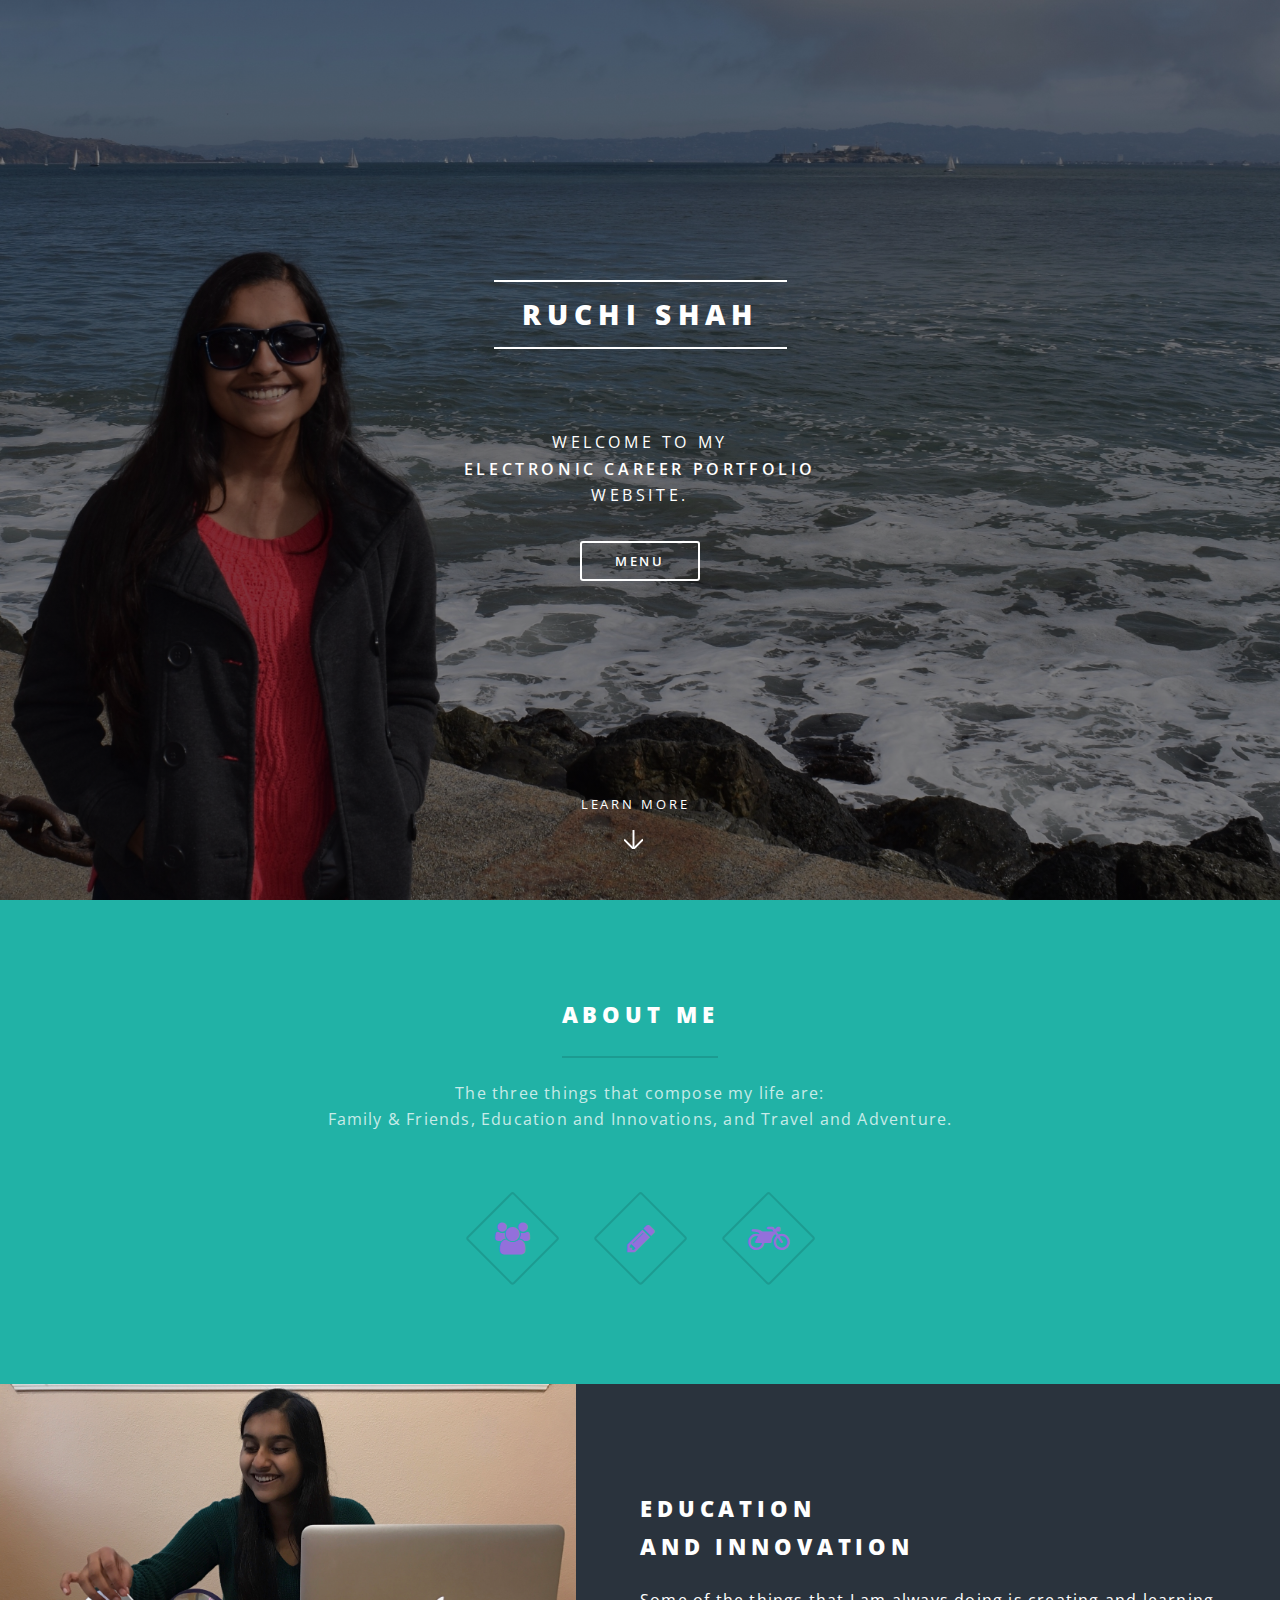
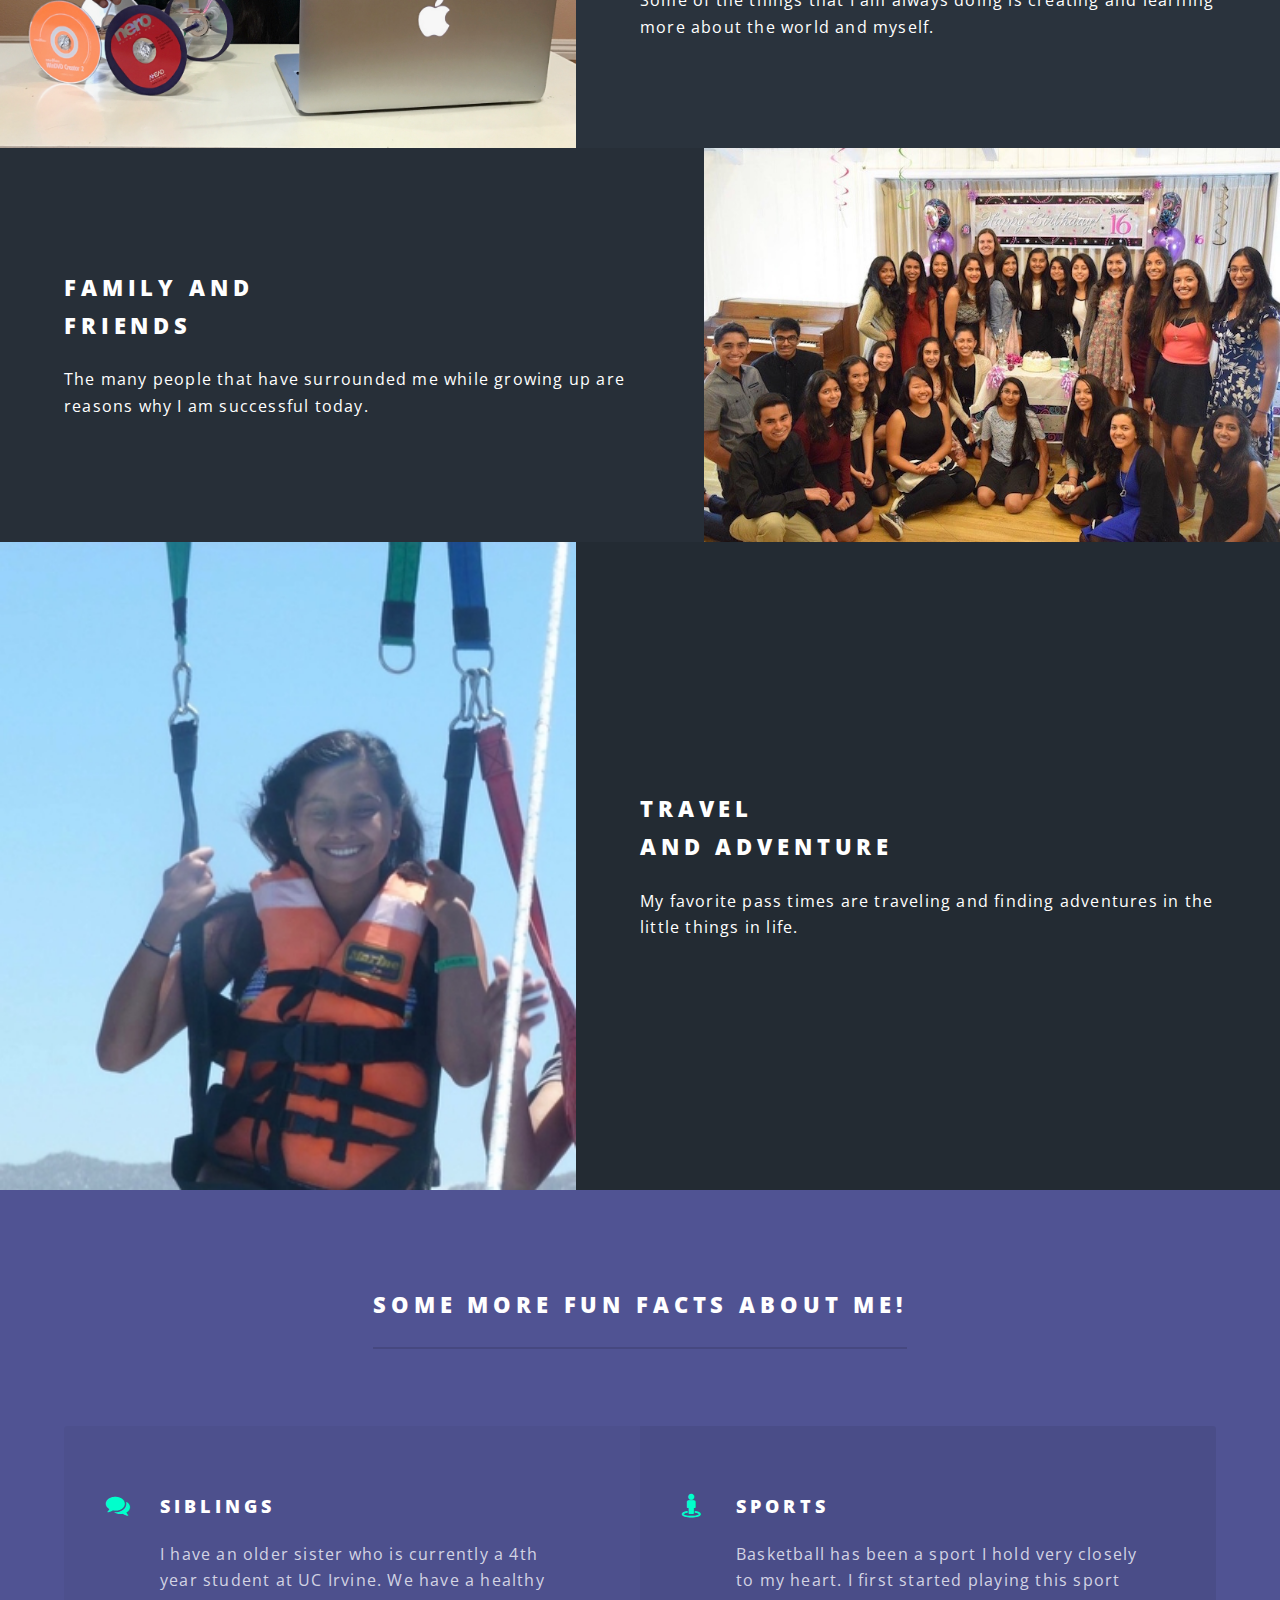
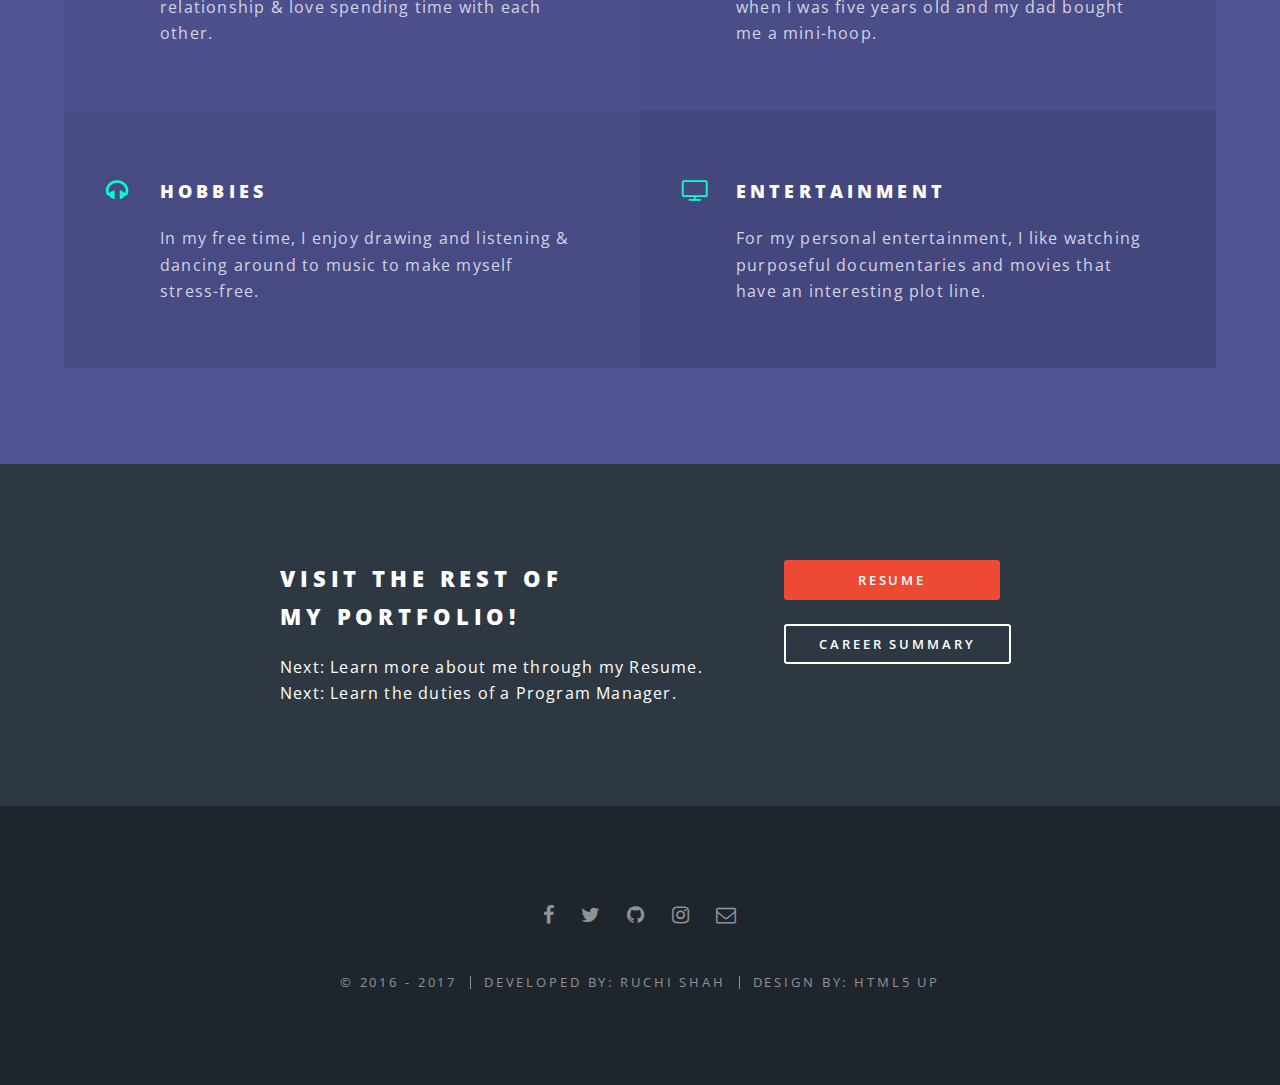
==== commit 866ad3f3: "updated since April" ====
--- a/index.html
+++ b/index.html
@@ -23,9 +23,12 @@
 				<!-- Header -->
 					<header id="header" class="alt">
 						<h1><a href="index.html">Ruchi Shah</a></h1>
+						<!-- 
+
 						<nav id="nav">
 							<ul>
 								<li class="special">
+
 									<a href="#menu" class="menuToggle"><span>Menu</span></a>
 									<div id="menu">
 										<ul>
@@ -37,6 +40,7 @@
 											<li><a href="specialskills.html">Special Skills</a></li>
 											<li><a href="sources.html">Sources</a></li>
 											<li><a href="contact.html">Contact</a></li>
+											<li><a href="lastwords.html">Last Words</a></li>
 
 
 										</ul>
@@ -44,6 +48,7 @@
 								</li>
 							</ul>
 						</nav>
+						-->
 					</header>
 
 				<!-- Banner -->
@@ -130,7 +135,7 @@
 								</li>
 								<li class="icon fa-street-view">
 									<h3>Sports</h3>
-									<p>Basketball has been a sport I hold very closely to my heart. I first started playing this sport when I was 5 and my dad bought me a mini-hoop.</p>
+									<p>Basketball has been a sport I hold very closely to my heart. I first started playing this sport when I was five years old and my dad bought me a mini-hoop.</p>
 								</li>
 								<li class="icon fa-headphones">
 									<h3>Hobbies</h3>
@@ -141,14 +146,7 @@
 									<p>For my personal entertainment, I like watching purposeful documentaries and movies that have an interesting plot line.</p>
 								</li>
 								
-								<li class="icon fa-cutlery">
-									<h3>Favorite Food</h3>
-									<p>My favorite food is the classic cheese pizza. I am willing to contribute my part in finishing a pizza anyday, anytime.</p>
-								</li>
-								<li class="icon fa-coffee">
-									<h3>Favorite Drink</h3>
-									<p>One of my favorite drinks is coffee as every sip makes me more relaxed.</p>
-								</li>
+								
 							</ul>
 						</div>
 					</section>
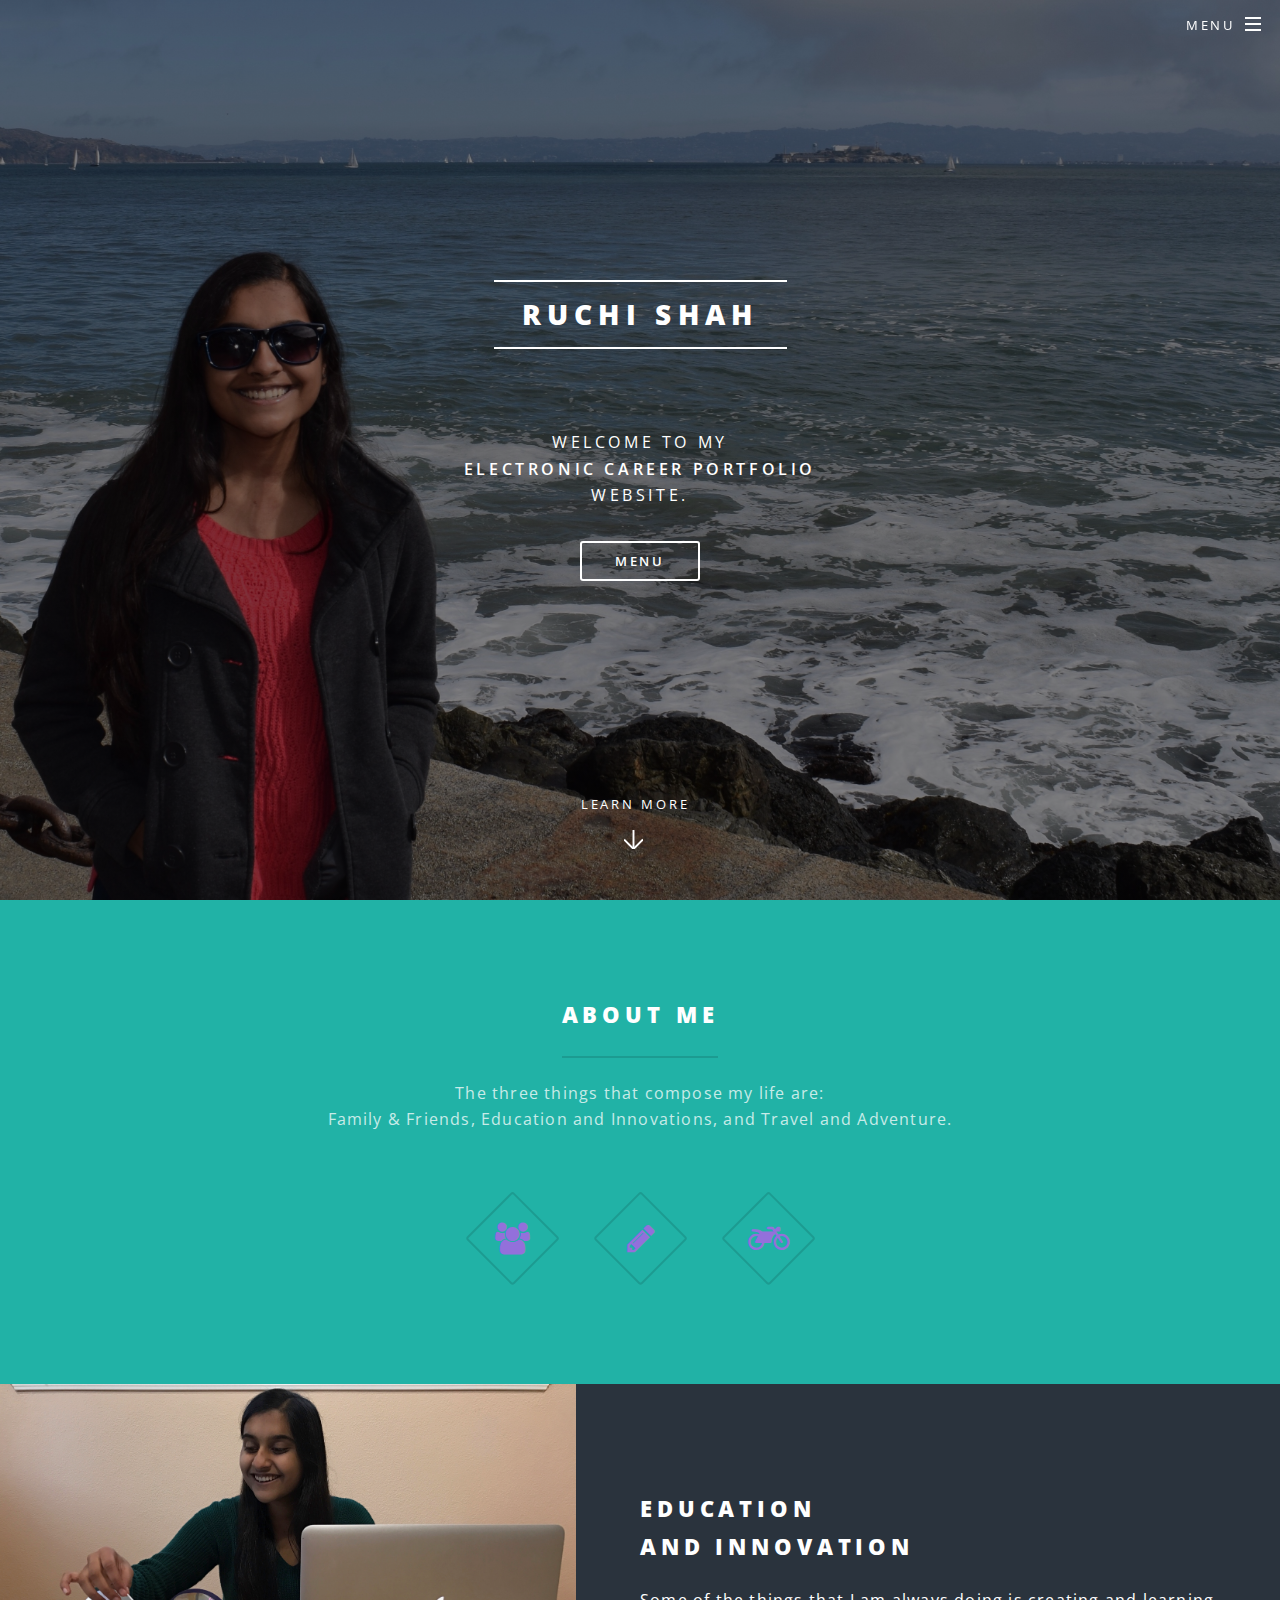
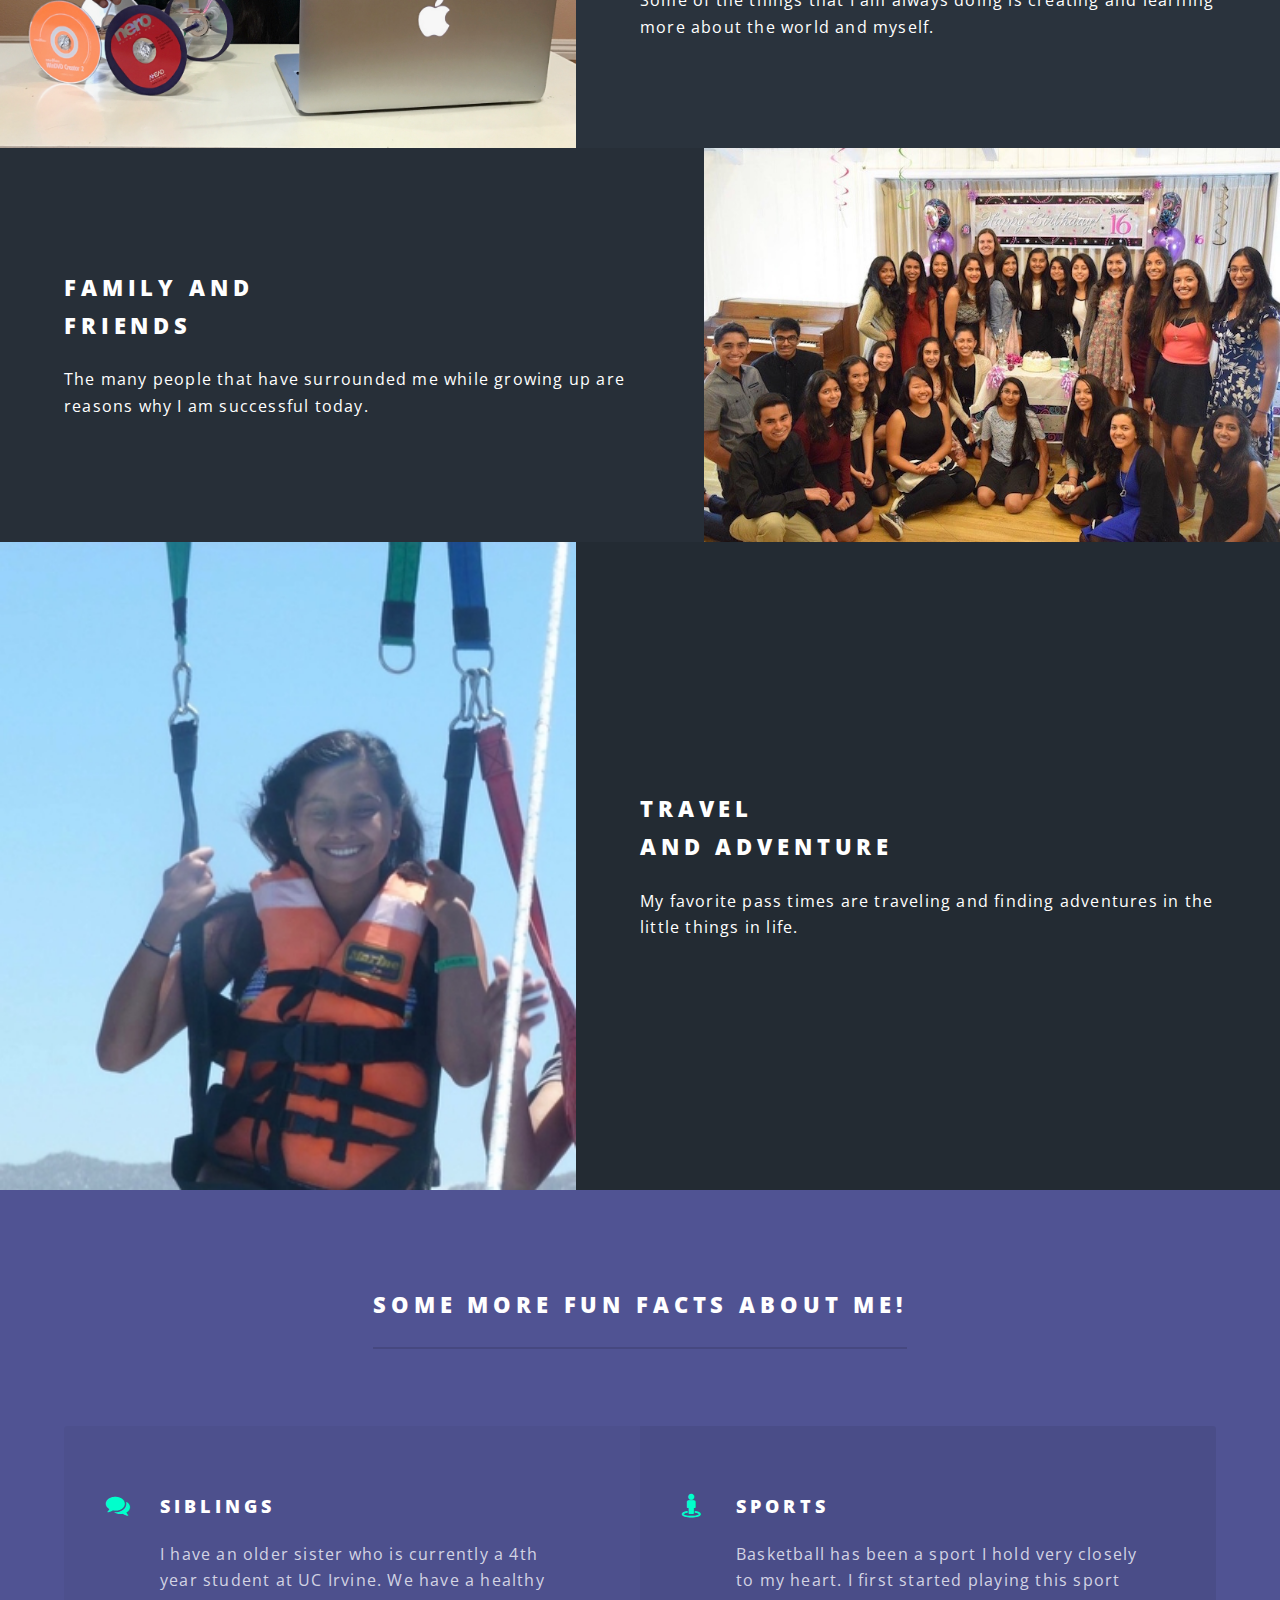
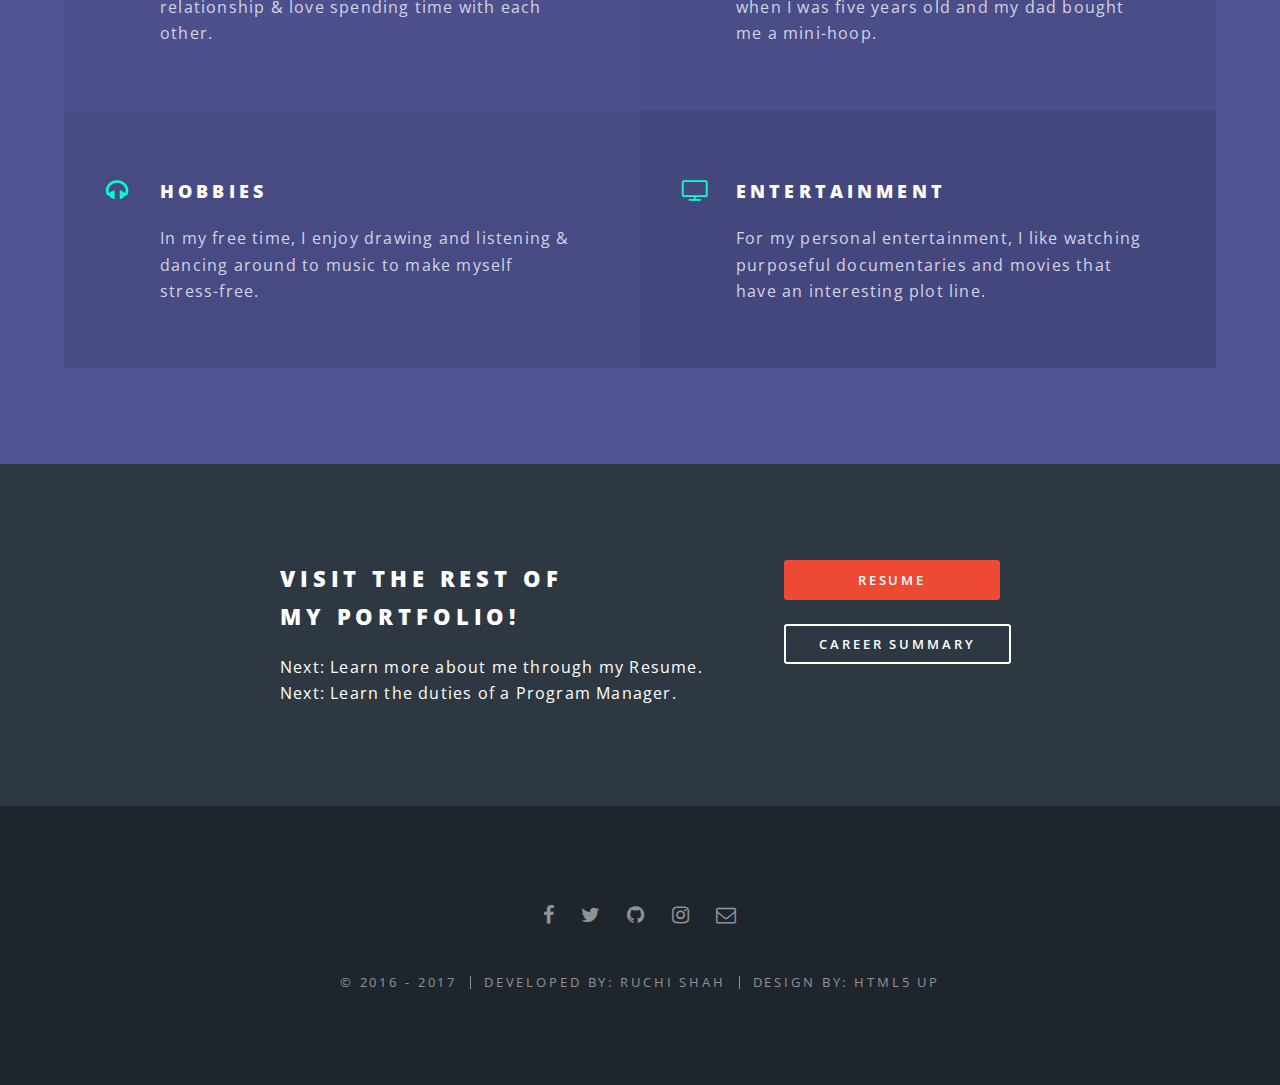
==== commit 042ac9e3: "fixed menu bar" ====
--- a/index.html
+++ b/index.html
@@ -23,7 +23,7 @@
 				<!-- Header -->
 					<header id="header" class="alt">
 						<h1><a href="index.html">Ruchi Shah</a></h1>
-						<!-- 
+						 
 
 						<nav id="nav">
 							<ul>
@@ -48,7 +48,7 @@
 								</li>
 							</ul>
 						</nav>
-						-->
+					
 					</header>
 
 				<!-- Banner -->
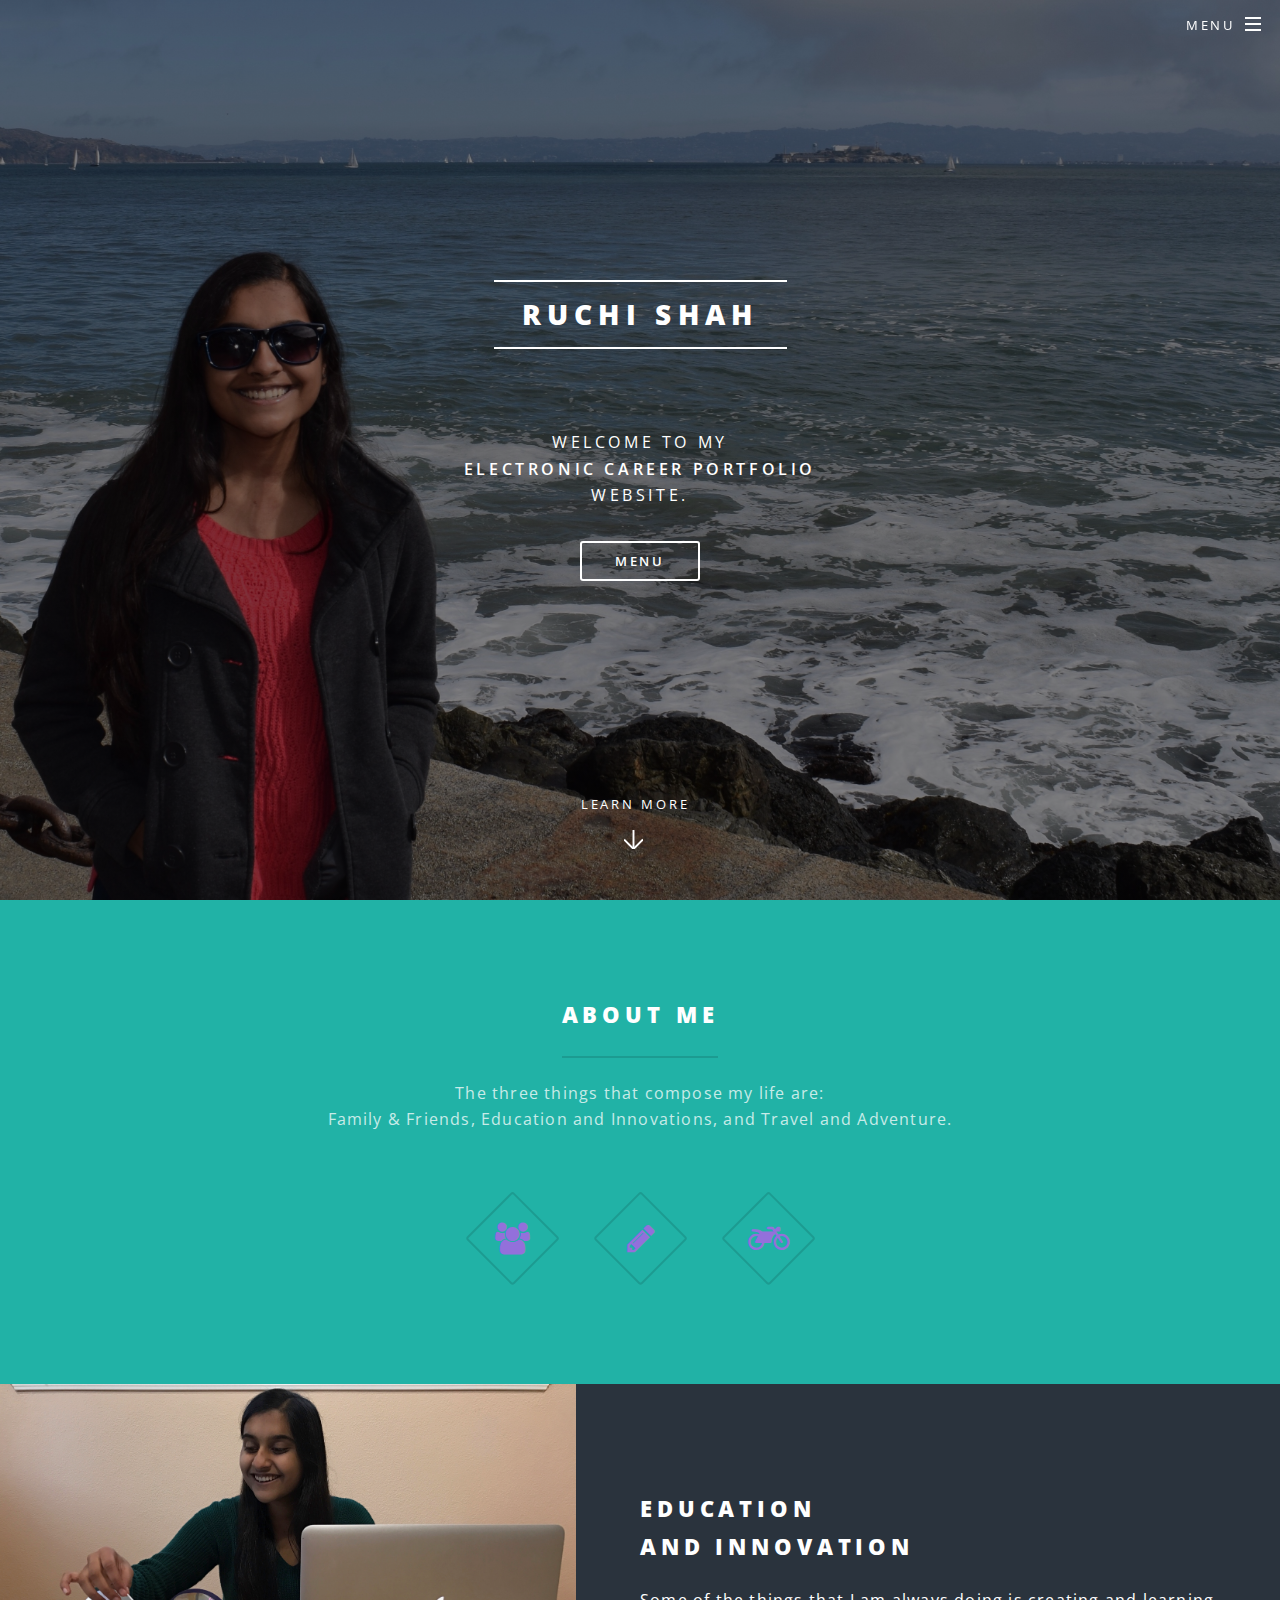
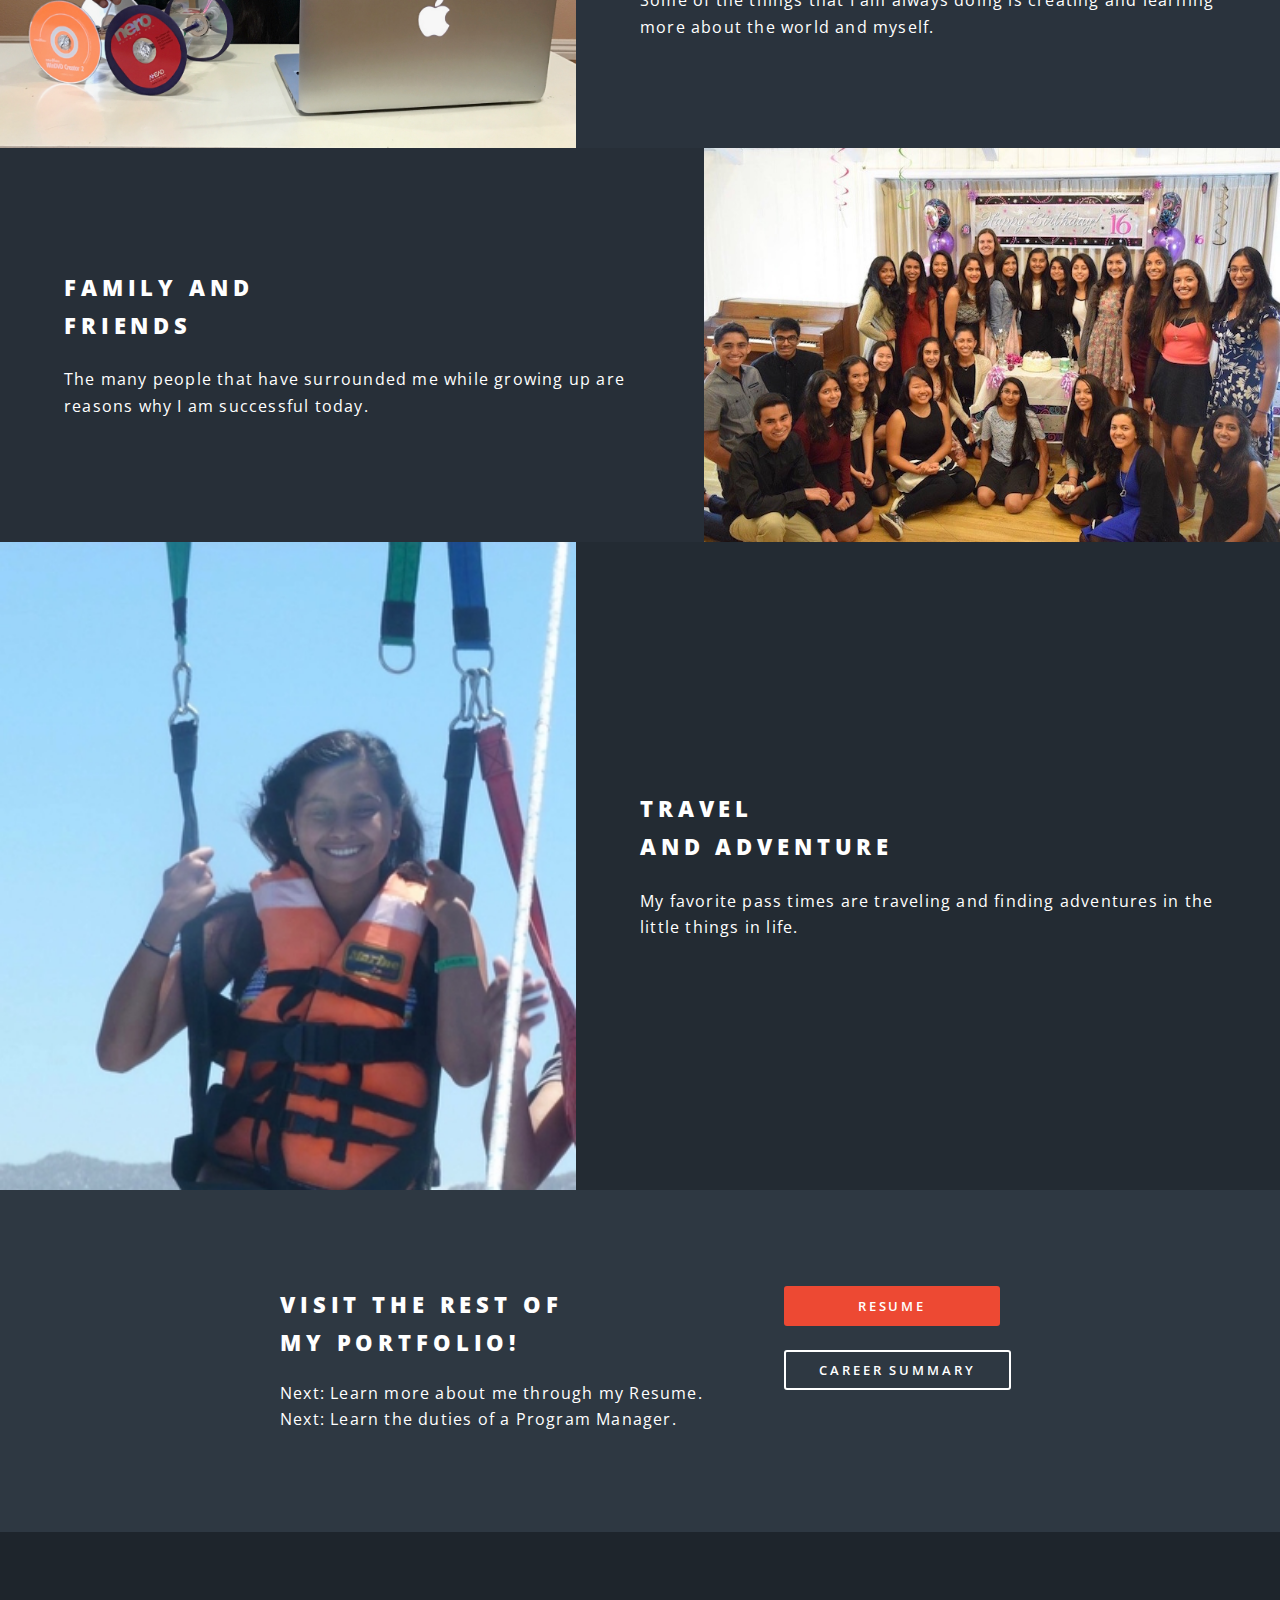
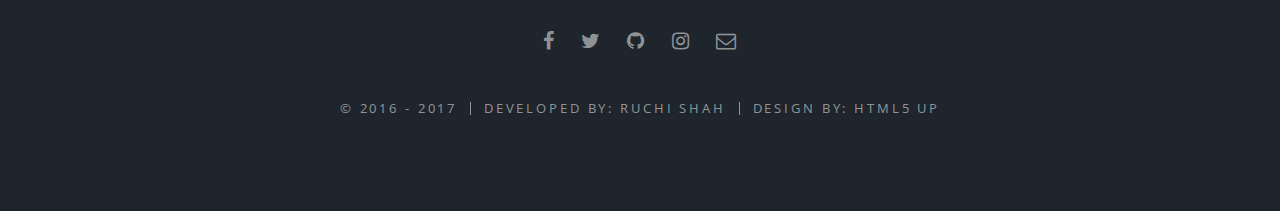
==== commit e53801e6: "made some changes" ====
--- a/index.html
+++ b/index.html
@@ -122,6 +122,7 @@
 					
 
 				<!-- Three -->
+				<!--
 					<section id="three" class="wrapper style3 special">
 						<div class="inner">
 							<header class="major">
@@ -150,6 +151,7 @@
 							</ul>
 						</div>
 					</section>
+				-->
 
 				<!-- CTA -->
 					<section id="cta" class="wrapper style4">
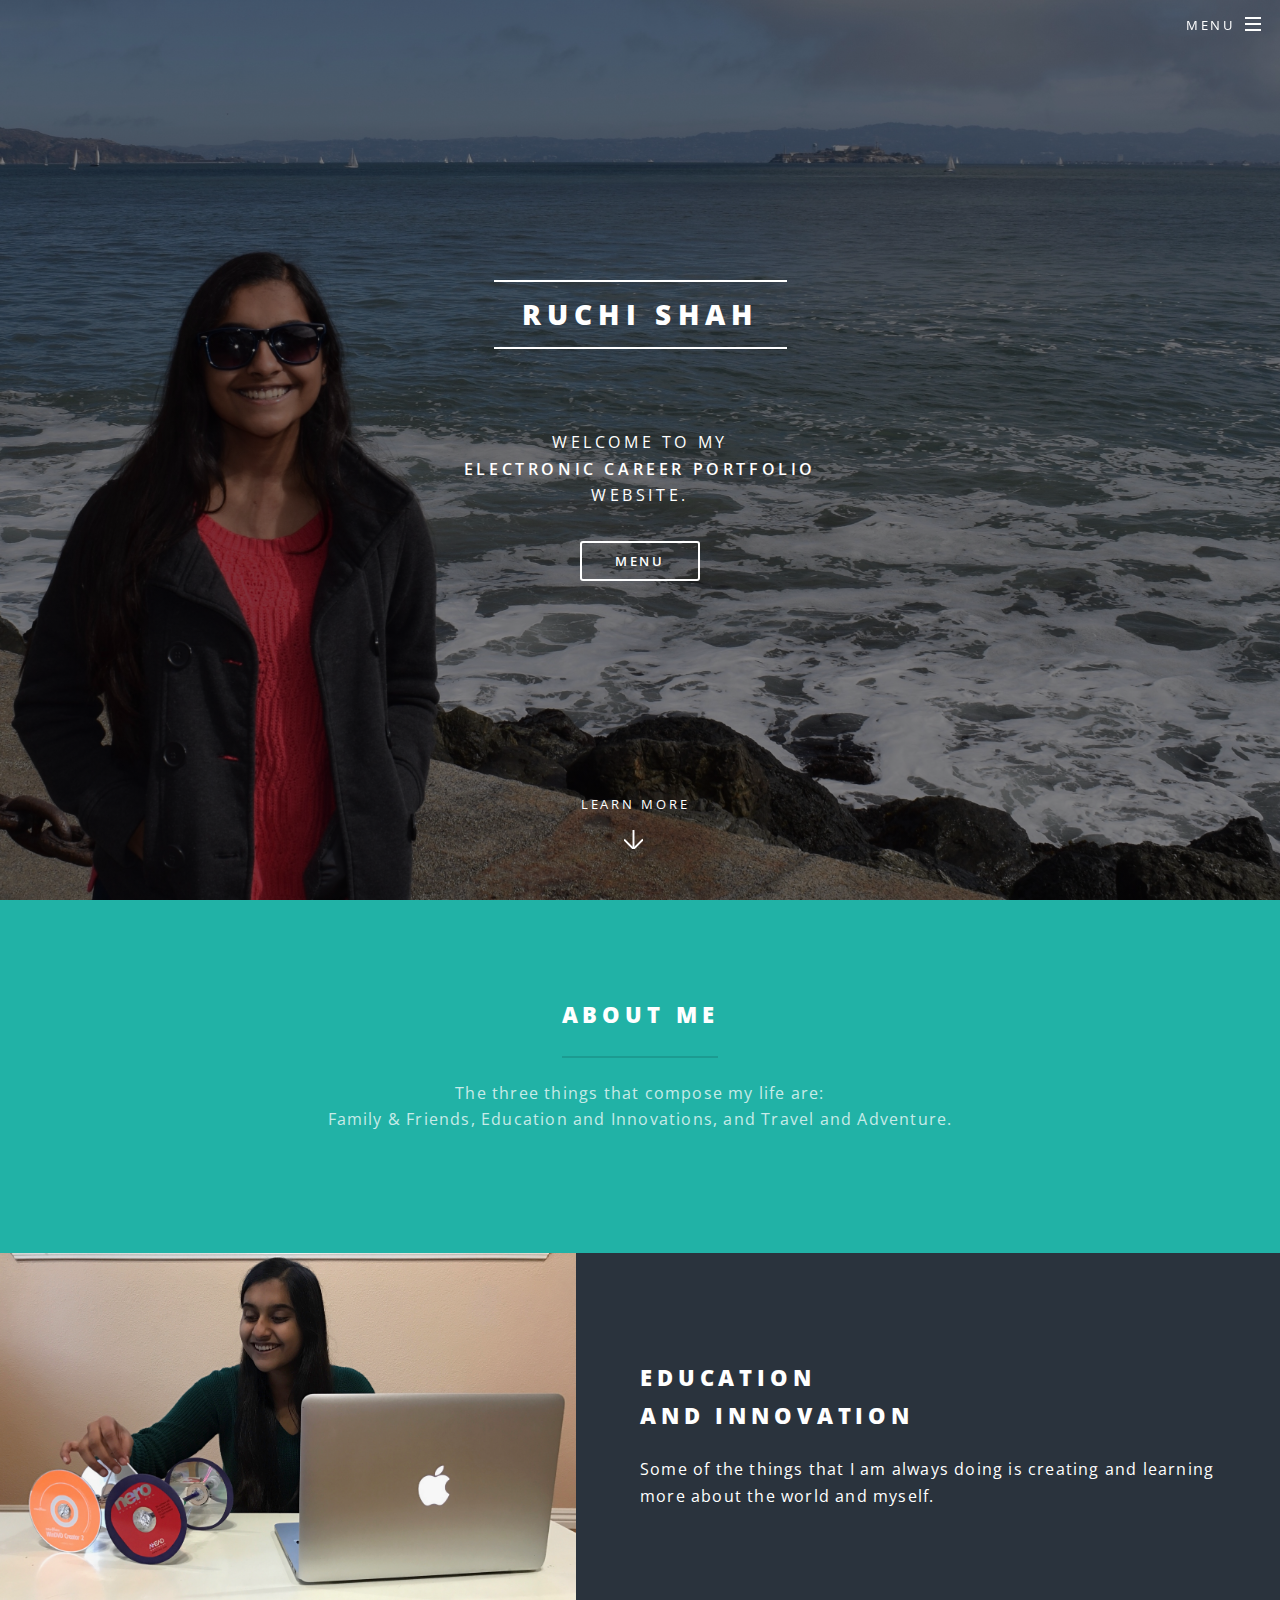
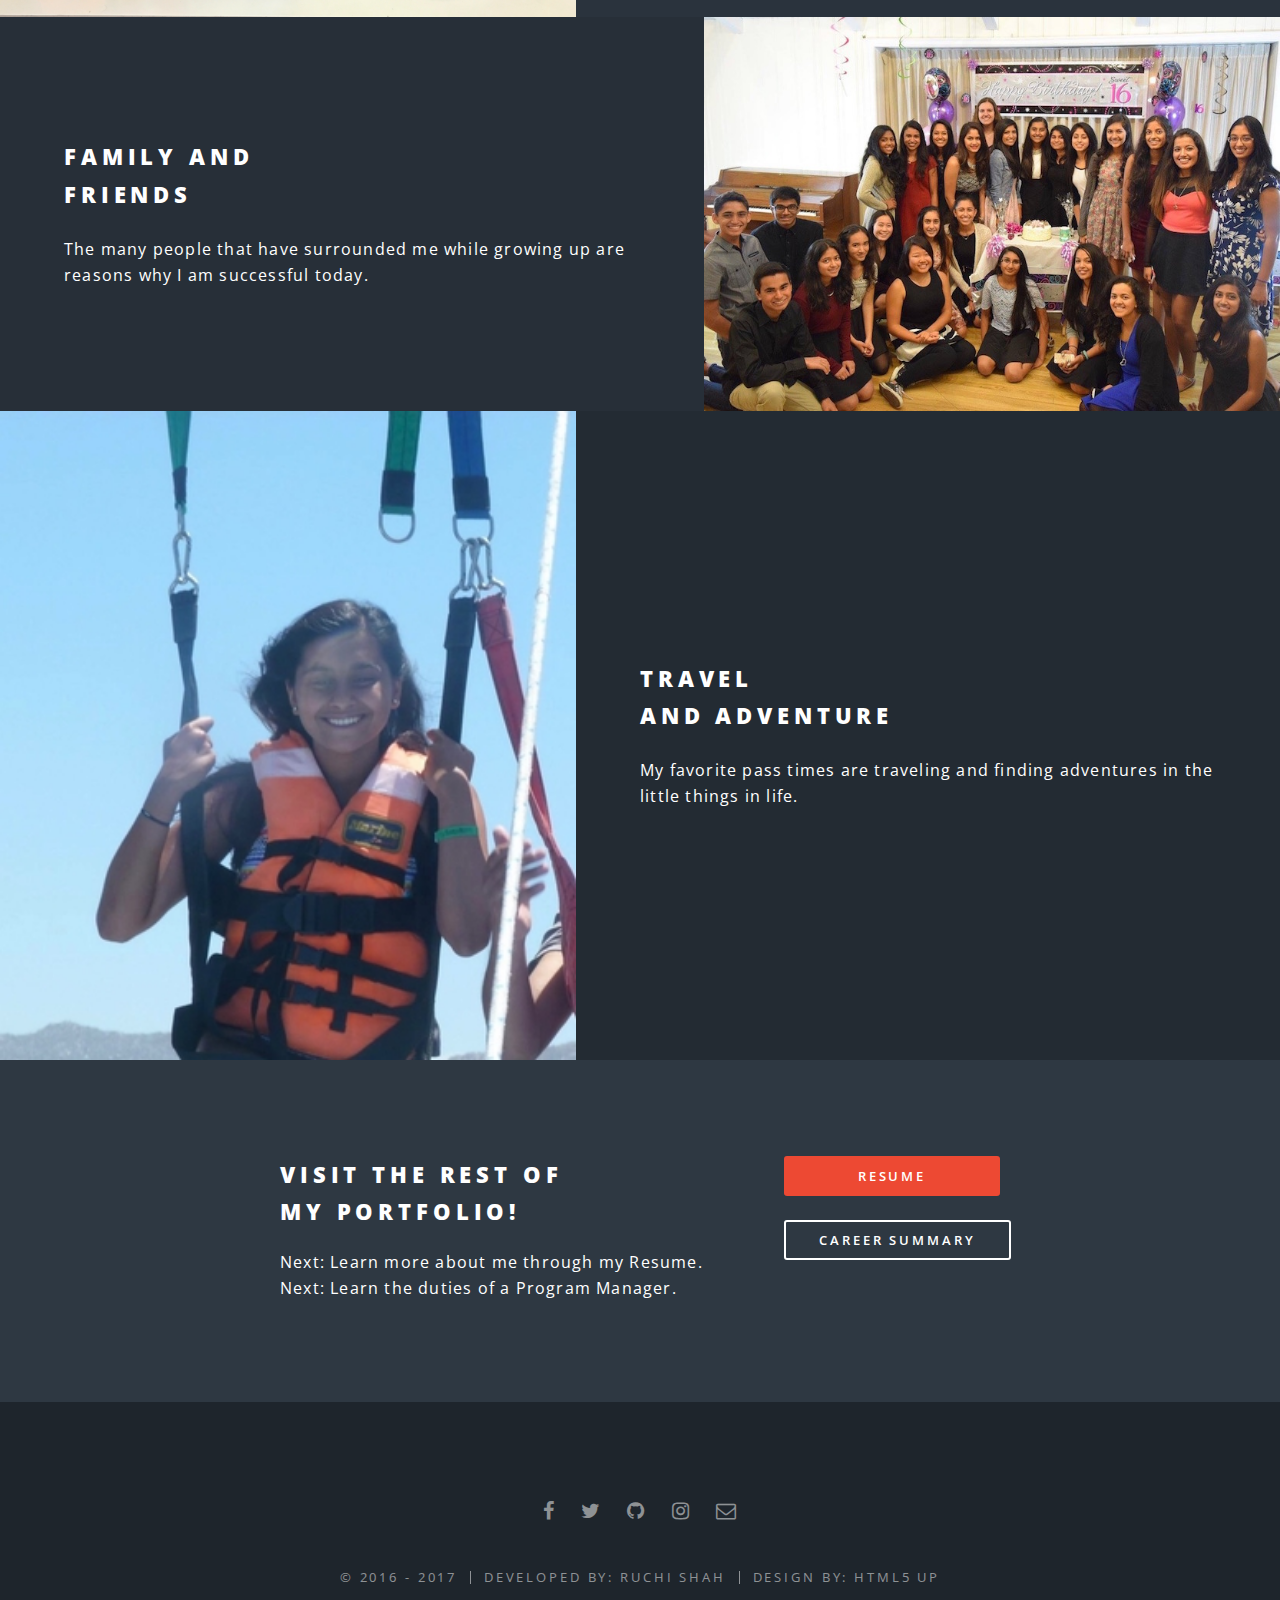
==== commit 6eaac400: "changed sources" ====
--- a/index.html
+++ b/index.html
@@ -7,7 +7,7 @@
 <html>
 	<head>
 		<title>Ruchi Shah</title>
-		<link rel="shortcut icon" type="image/x-icon" href="images/logo.jpg" />
+		<link rel="shortcut icon" type="image/x-icon" href="images/logo.png" />
 		<meta charset="utf-8" />
 		<meta name="viewport" content="width=device-width, initial-scale=1" />
 		<!--[if lte IE 8]><script src="assets/js/ie/html5shiv.js"></script><![endif]-->
@@ -34,12 +34,11 @@
 										<ul>
 											<li><a href="index.html">Home</a></li>
 											<li><a href="resume.html">Resume</a></li>
-											<li><a href="careersummary.html">Career Summary</a></li>
+											<li><a href="careersummary.html">Career Research Summary</a></li>
 											<li><a href="careereducation.html">Career-Related Education</a></li>
-											<li><a href="educationalenhancement.html">Educational Enhancement</a></li>
+											<li><a href="eduenhancement.html">Educational Enhancement</a></li>
 											<li><a href="specialskills.html">Special Skills</a></li>
 											<li><a href="sources.html">Sources</a></li>
-											<li><a href="contact.html">Contact</a></li>
 											<li><a href="lastwords.html">Last Words</a></li>
 
 
@@ -76,11 +75,7 @@
 								<p>The three things that compose my life are:<br />
 								Family & Friends, Education and Innovations, and Travel and Adventure.</p>
 							</header>
-							<ul class="icons major">
-								<li><span class="icon fa-users major style1"><span class="label">Lorem</span></span></li>
-								<li><span class="icon fa-pencil major style2"><span class="label">Ipsum</span></span></li>
-								<li><span class="icon fa-motorcycle major style3"><span class="label">Dolor</span></span></li>
-							</ul>
+							
 						</div>
 					</section>
 
--- a/assets/css/main.css
+++ b/assets/css/main.css
@@ -3332,6 +3332,7 @@
 								background-image: url("images/bars.svg");
 								background-position: right center;
 								background-repeat: no-repeat;
+								
 								content: '';
 								display: inline-block;
 								height: 3.75em;
@@ -3343,10 +3344,12 @@
 
 								#header nav > ul > li > a.menuToggle {
 									padding: 0 1.5em;
+								
 								}
 
 									#header nav > ul > li > a.menuToggle span {
 										display: none;
+										
 									}
 
 							}
